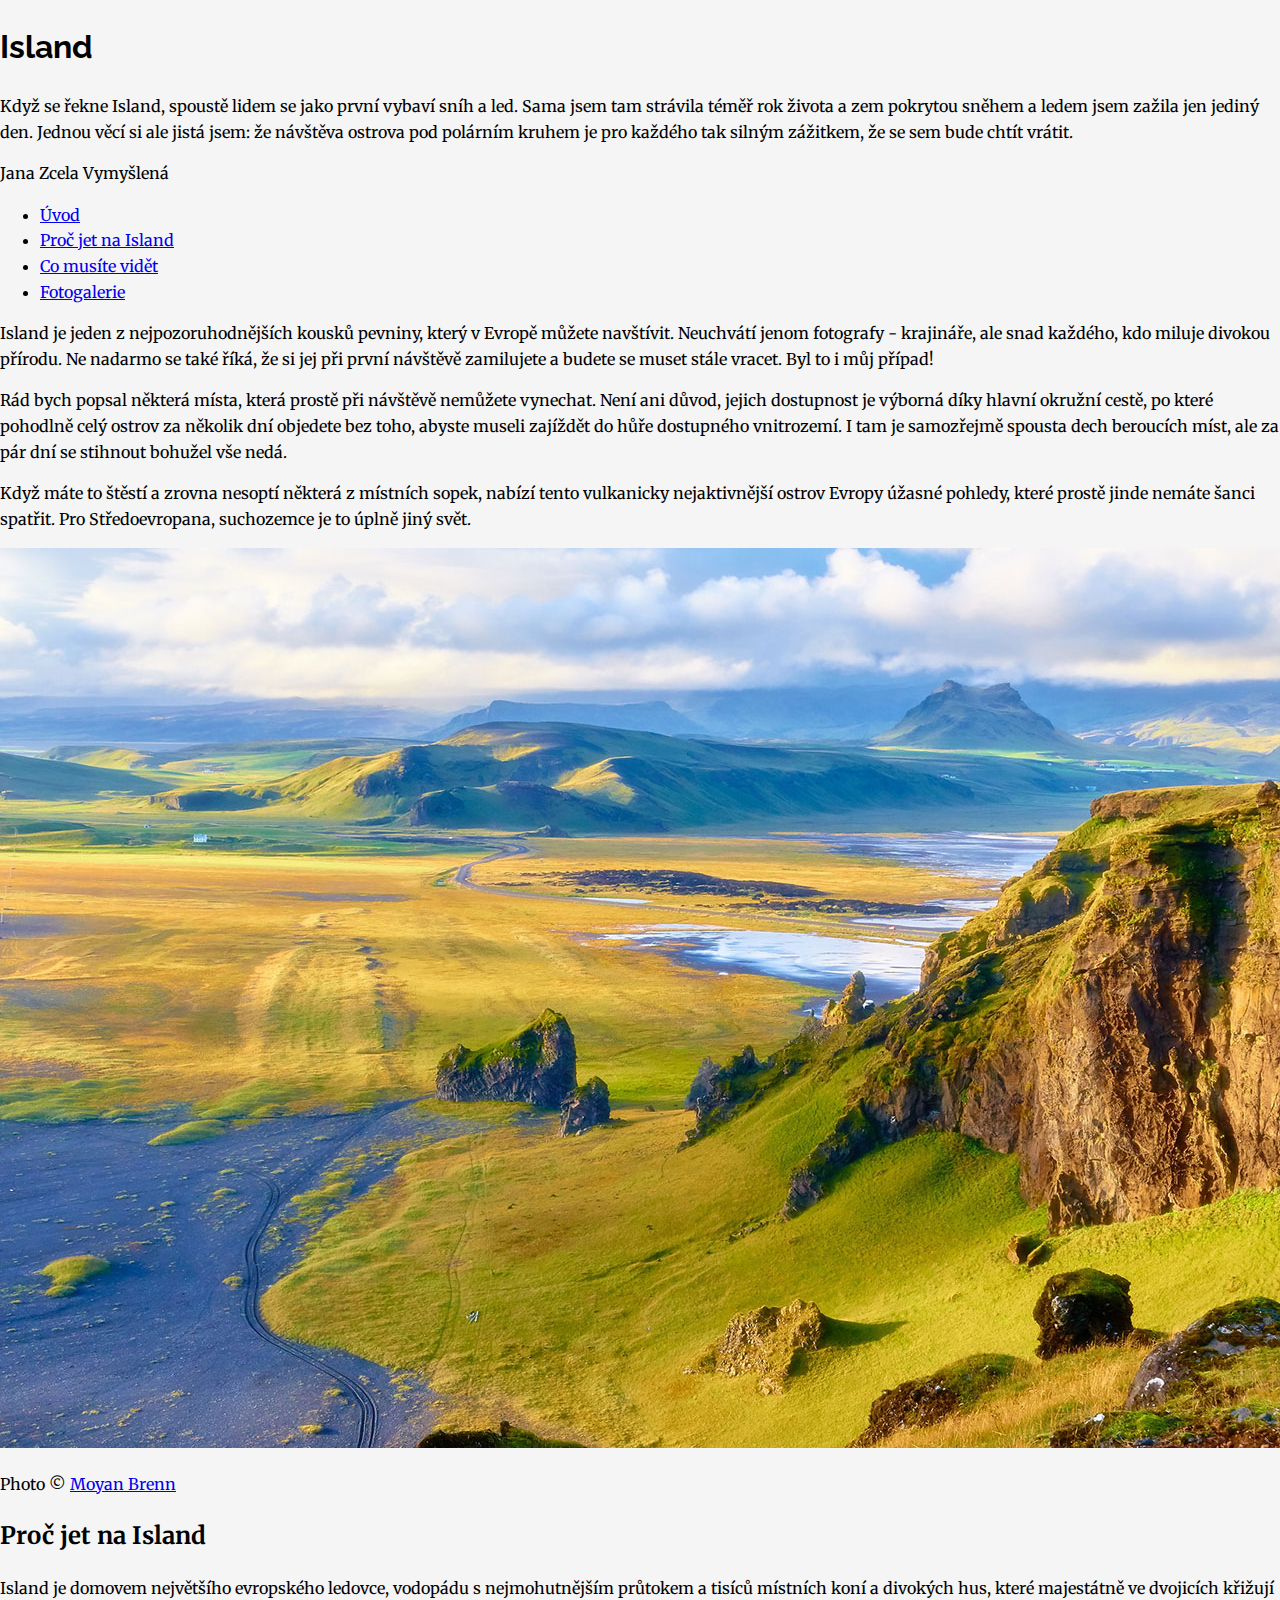
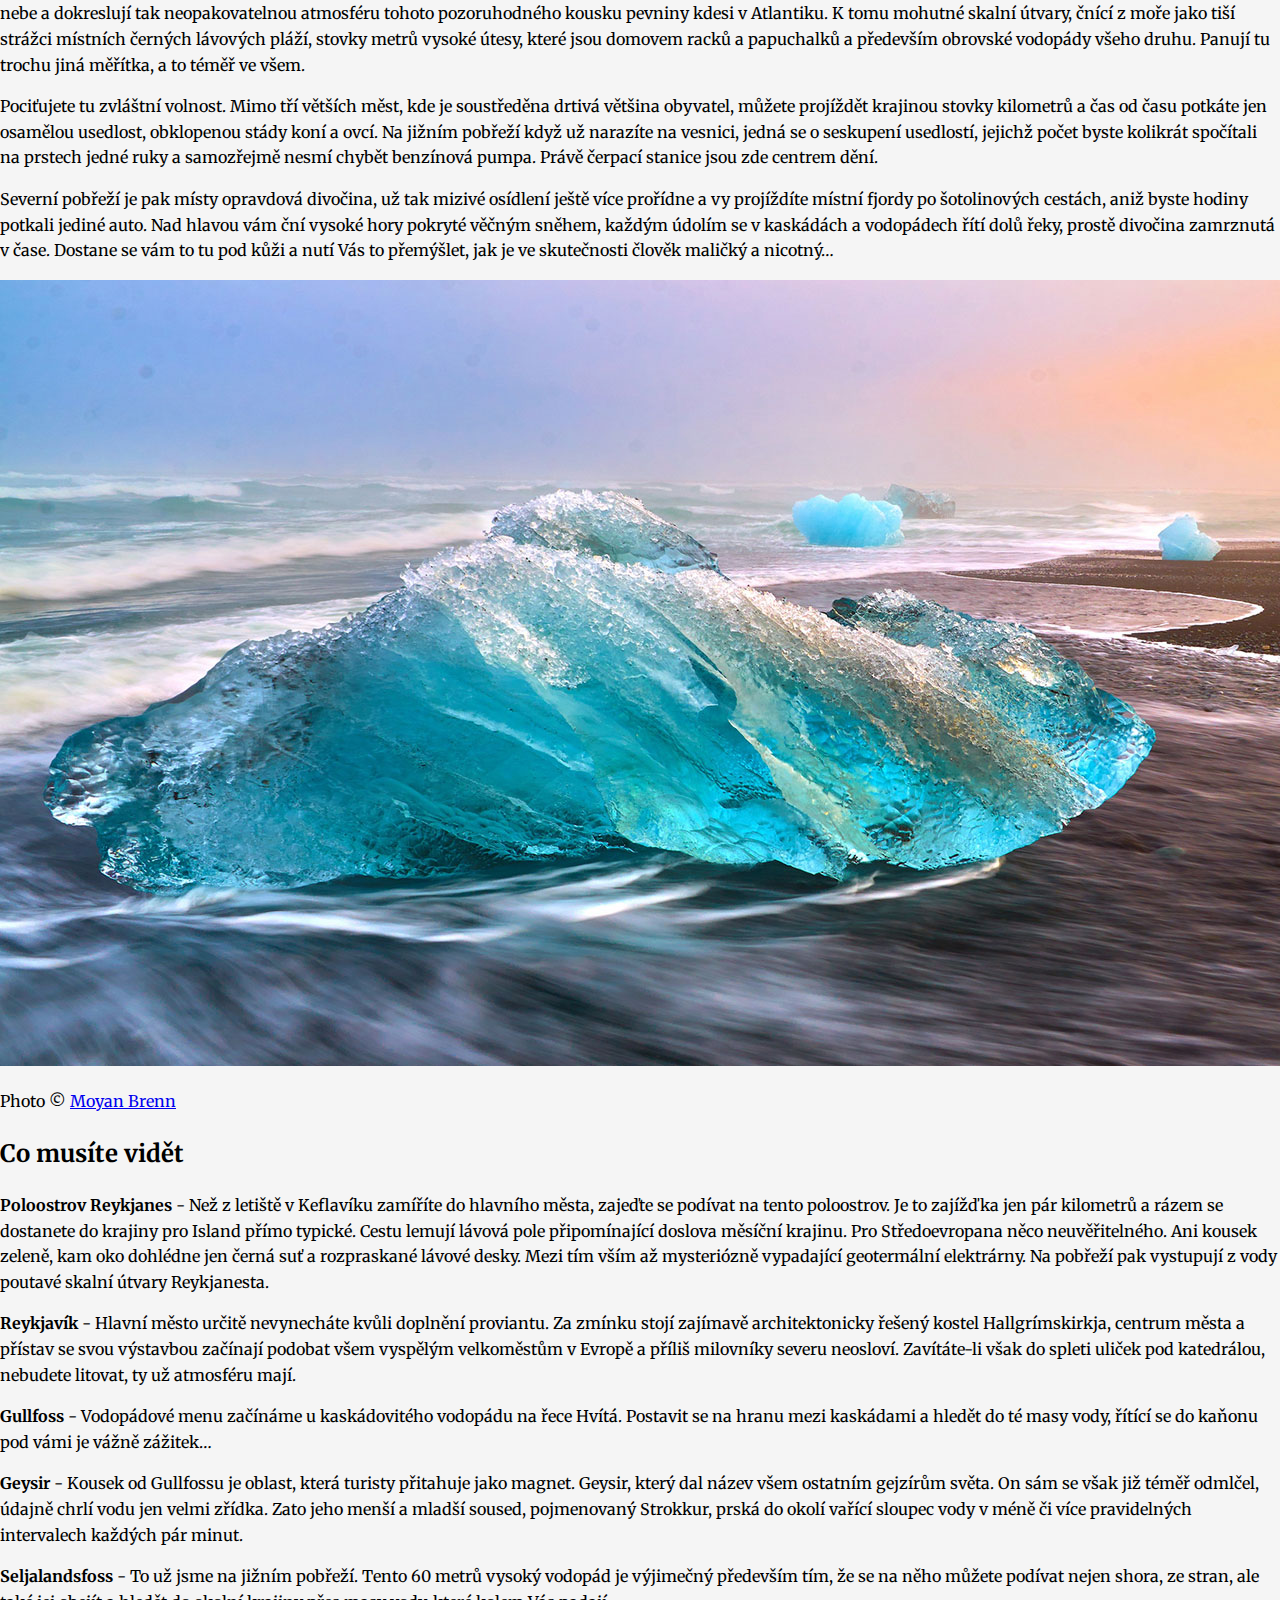
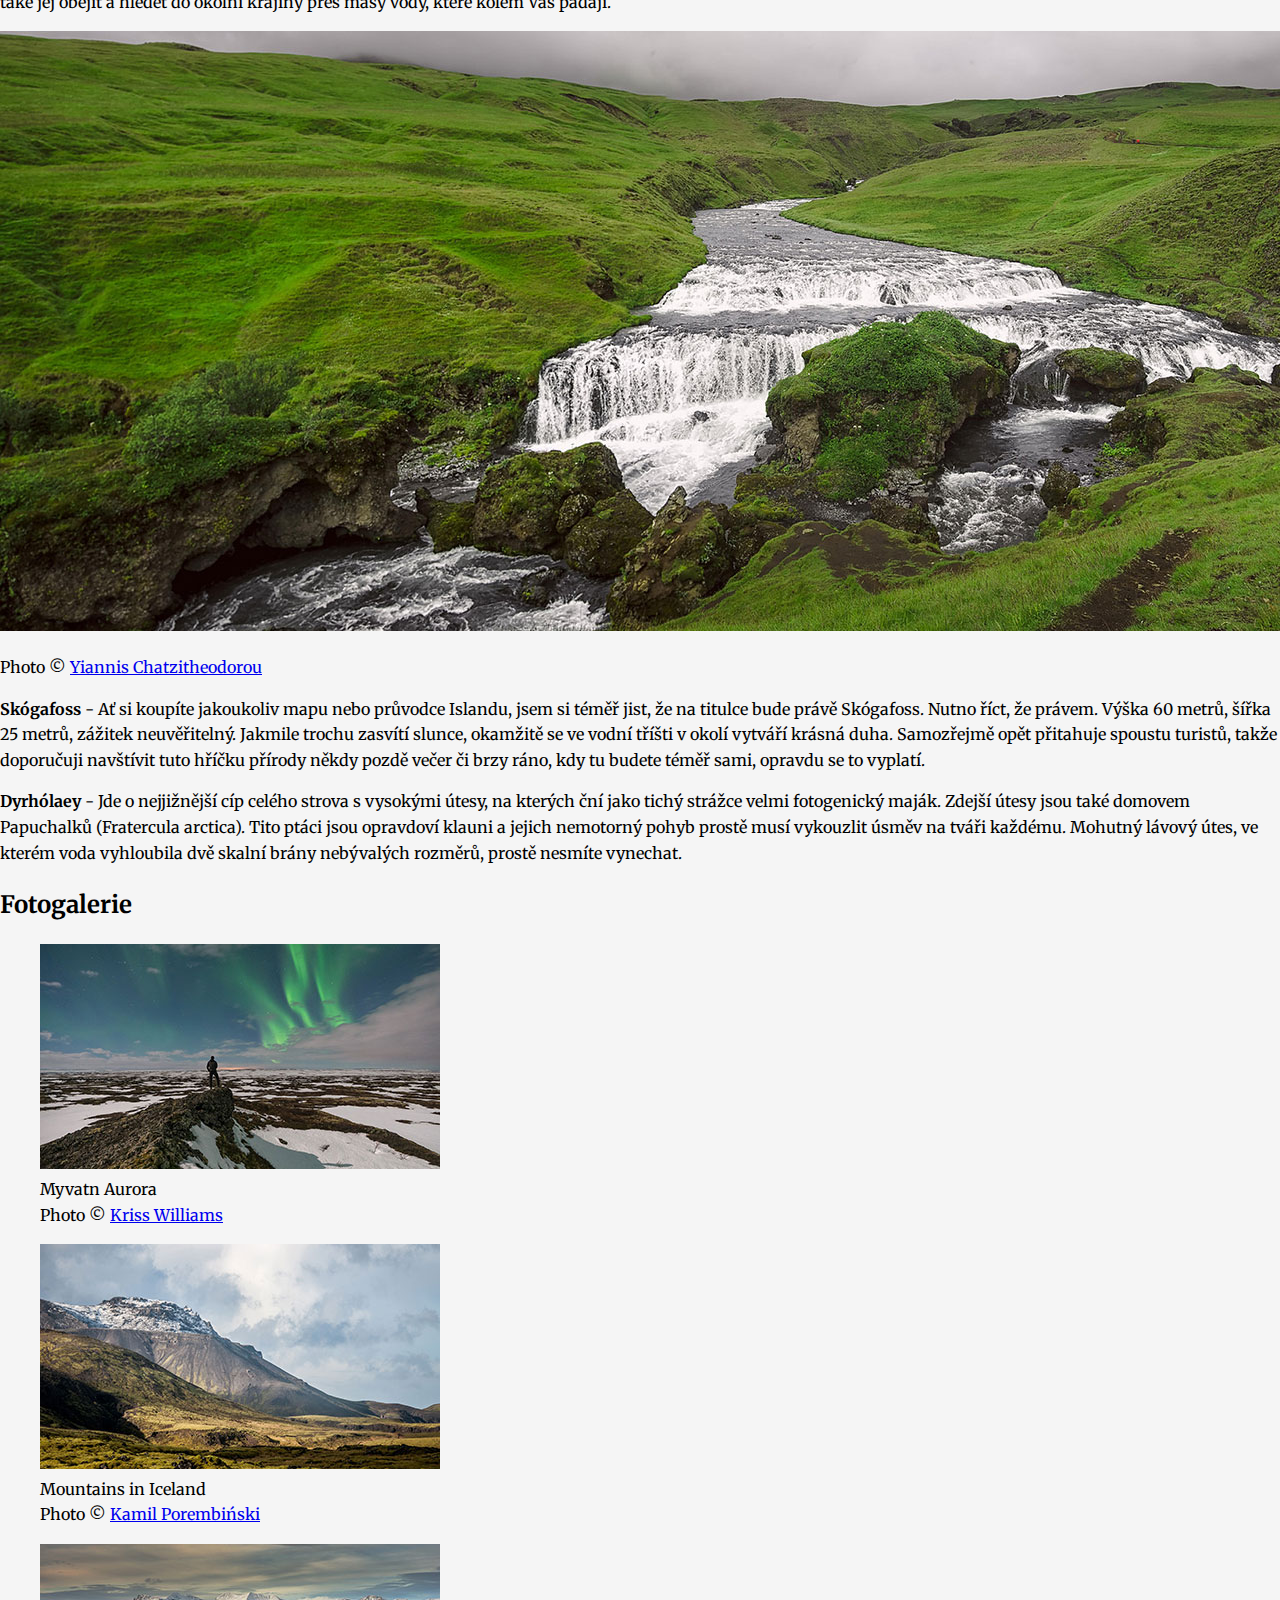
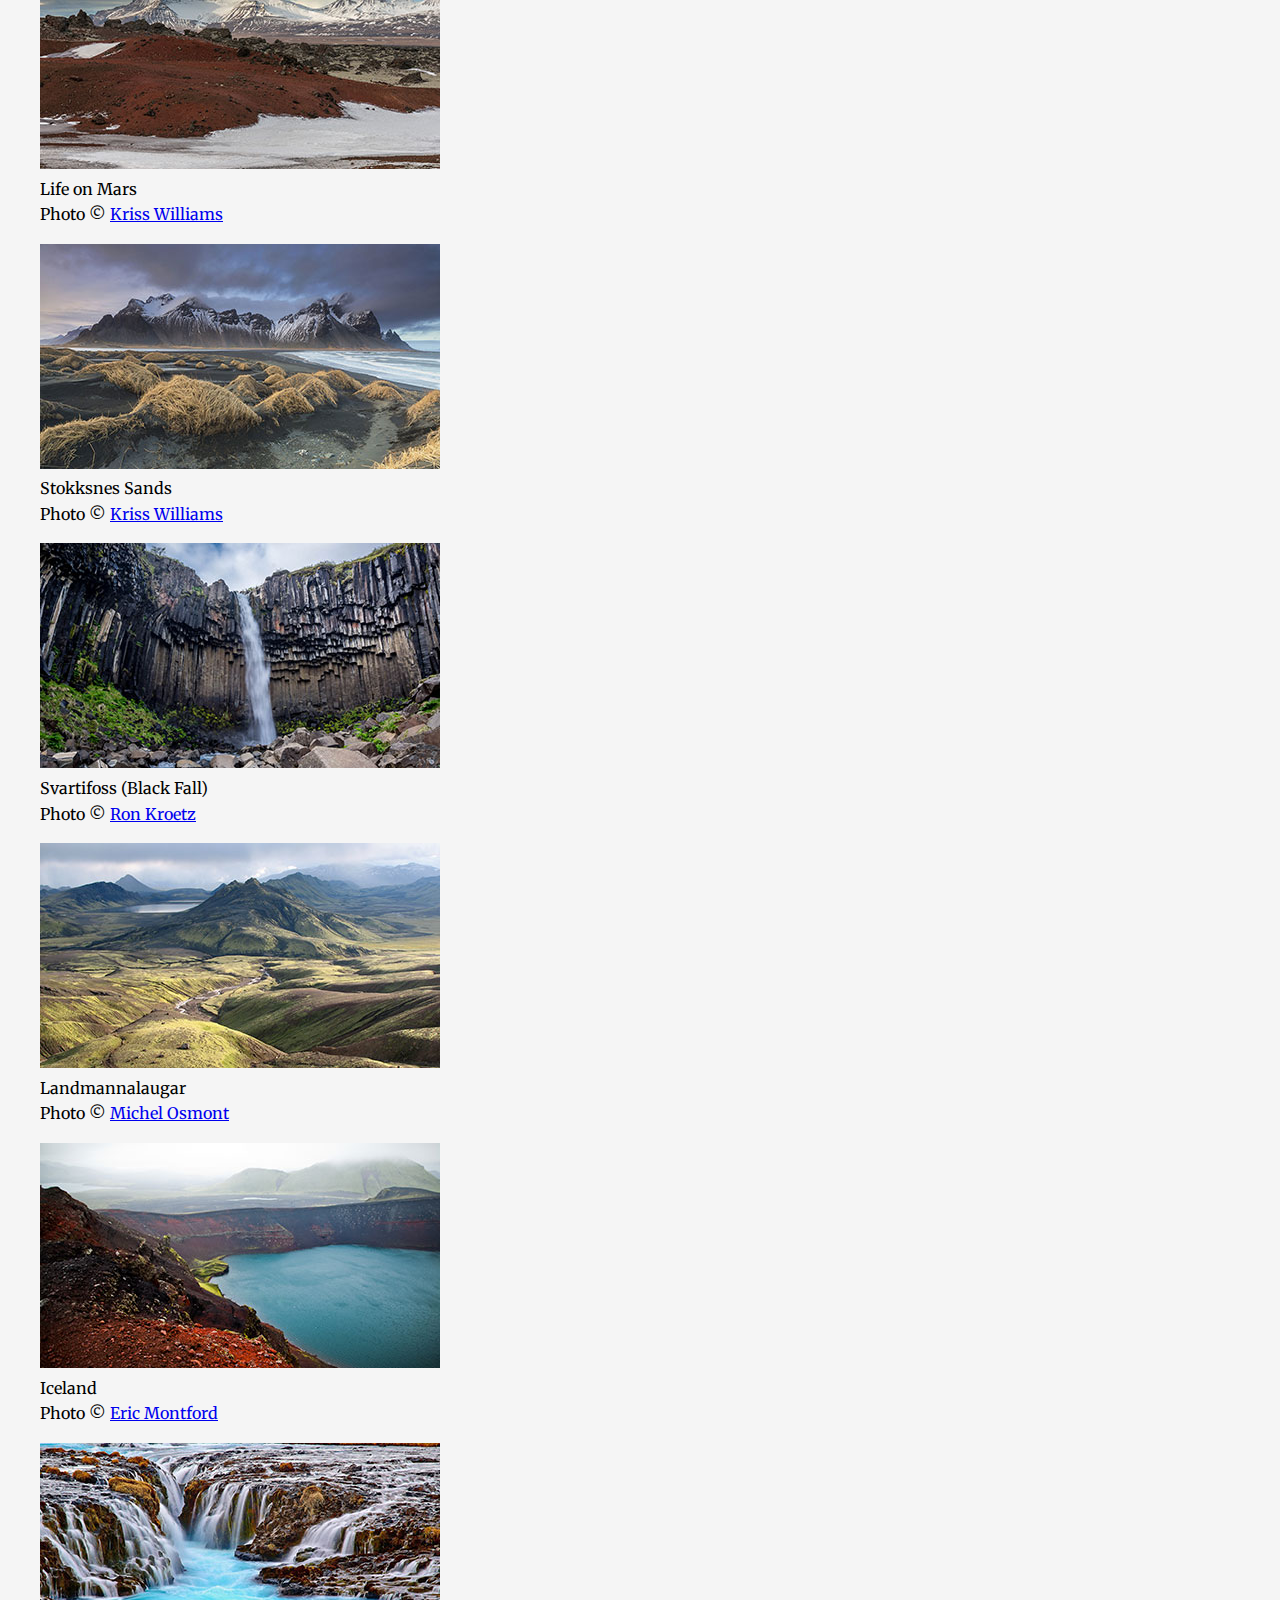
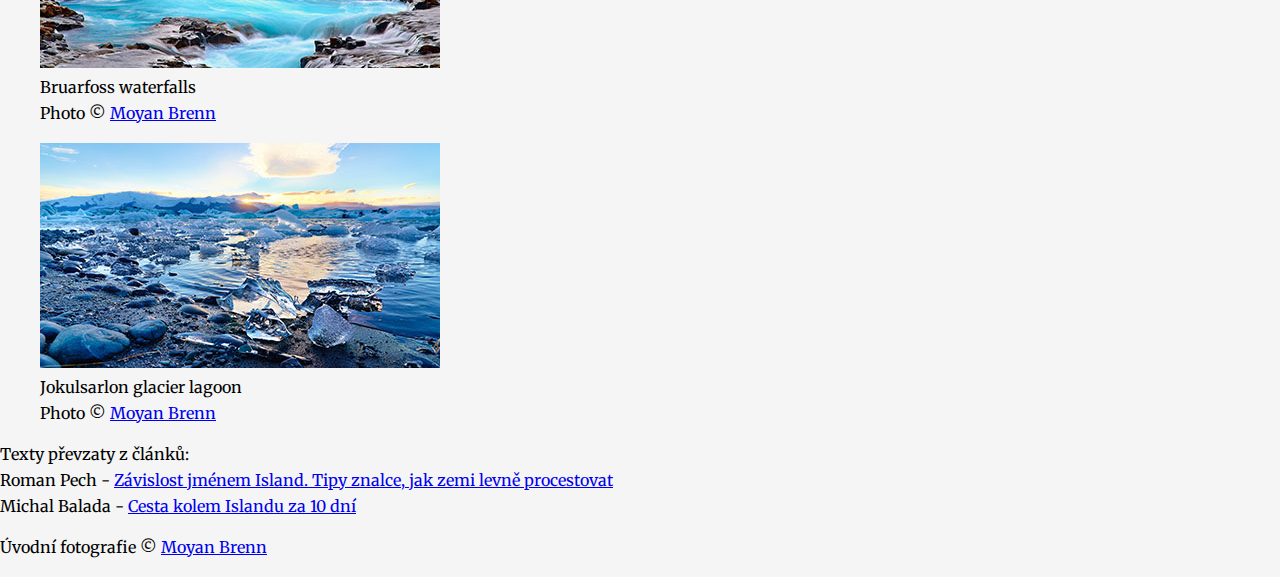
==== zadani/soft/index.html @ 90153896 "Initial commit" ====
<!DOCTYPE html>
<html>
    <head>
        <meta charset="utf-8">
        <meta name="viewport" content="width=device-width, initial-scale=1">
        <title>Cestování po Islandu</title>
        <link href="https://fonts.googleapis.com/css?family=Merriweather:400,400i|Raleway:400,700" rel="stylesheet">
        <link rel="stylesheet" href="style.css">
    </head>
    <body>


        <!-- hlavička -->

        <h1 class="titulek">Island</h1>

        <p class="perex">Když se řekne Island, spoustě lidem se jako první vybaví sníh a led. Sama jsem tam strávila téměř rok života a zem pokrytou sněhem a ledem jsem zažila jen jediný den. Jednou věcí si ale jistá jsem: že návštěva ostrova pod polárním kruhem je pro každého tak silným zážitkem, že se sem bude chtít vrátit.</p>

        <p class="autor">Jana Zcela Vymyšlená</p>




        <!-- menu -->

        <ul class="menu">
            <li><a href="#">Úvod</a></li>
            <li><a href="#">Proč jet na Island</a></li>
            <li><a href="#">Co musíte vidět</a></li>
            <li><a href="#">Fotogalerie</a></li>
        </ul>



        <!-- sekce Úvod -->

        <p>Island je jeden z nejpozoruhodnějších kousků pevniny, který v Evropě můžete navštívit. Neuchvátí jenom fotografy - krajináře, ale snad každého, kdo miluje divokou přírodu. Ne nadarmo se také říká, že si jej při první návštěvě zamilujete a budete se muset stále vracet. Byl to i můj případ!</p>

        <p>Rád bych popsal některá místa, která prostě při návštěvě nemůžete vynechat. Není ani důvod, jejich dostupnost je výborná díky hlavní okružní cestě, po které pohodlně celý ostrov za několik dní objedete bez toho, abyste museli zajíždět do hůře dostupného vnitrozemí. I tam je samozřejmě spousta dech beroucích míst, ale za pár dní se stihnout bohužel vše nedá.</p>

        <p>Když máte to štěstí a zrovna nesoptí některá z místních sopek, nabízí tento vulkanicky nejaktivnější ostrov Evropy úžasné pohledy, které prostě jinde nemáte šanci spatřit. Pro Středoevropana, suchozemce je to úplně jiný svět.</p>


        <img src="../../images/island1.jpg" alt="Island">
        <p class="popisek">
            Photo &copy; <a href="https://flic.kr/p/yFnyAT">Moyan Brenn</a>
        </p>


        <!-- sekce Proč -->

        <h2>Proč jet na Island</h2>

        <p>Island je domovem největšího evropského ledovce, vodopádu s nejmohutnějším průtokem a tisíců místních koní a divokých hus, které majestátně ve dvojicích křižují nebe a dokreslují tak neopakovatelnou atmosféru tohoto pozoruhodného kousku pevniny kdesi v Atlantiku. K tomu mohutné skalní útvary, čnící z moře jako tiší strážci místních černých lávových pláží, stovky metrů vysoké útesy, které jsou domovem racků a papuchalků a především obrovské vodopády všeho druhu. Panují tu trochu jiná měřítka, a to téměř ve všem.</p>

        <p>Pociťujete tu zvláštní volnost. Mimo tří větších měst, kde je soustředěna drtivá většina obyvatel, můžete projíždět krajinou stovky kilometrů a čas od času potkáte jen osamělou usedlost, obklopenou stády koní a ovcí. Na jižním pobřeží když už narazíte na vesnici, jedná se o seskupení usedlostí, jejichž počet byste kolikrát spočítali na prstech jedné ruky a samozřejmě nesmí chybět benzínová pumpa. Právě čerpací stanice jsou zde centrem dění.</p>

        <p>Severní pobřeží je pak místy opravdová divočina, už tak mizivé osídlení ještě více prořídne a vy projíždíte místní fjordy po šotolinových cestách, aniž byste hodiny potkali jediné auto. Nad hlavou vám ční vysoké hory pokryté věčným sněhem, každým údolím se v kaskádách a vodopádech řítí dolů řeky, prostě divočina zamrznutá v čase. Dostane se vám to tu pod kůži a nutí Vás to přemýšlet, jak je ve skutečnosti člověk maličký a nicotný&hellip;</p>


        <img src="../../images/island2.jpg" alt="Island">
        <p class="popisek">
            Photo &copy; <a href="https://flic.kr/p/yiAg2h">Moyan Brenn</a>
        </p>


        <!-- sekce Co musíte vidět -->

        <h2>Co musíte vidět</h2>

        <p><strong>Poloostrov Reykjanes</strong> - Než z letiště v Keflavíku zamíříte do hlavního města, zajeďte se podívat na tento poloostrov. Je to zajížďka jen pár kilometrů a rázem se dostanete do krajiny pro Island přímo typické. Cestu lemují lávová pole připomínající doslova měsíční krajinu. Pro Středoevropana něco neuvěřitelného. Ani kousek zeleně, kam oko dohlédne jen černá suť a rozpraskané lávové desky. Mezi tím vším až mysteriózně vypadající geotermální elektrárny. Na pobřeží pak vystupují z vody poutavé skalní útvary Reykjanesta.</p>

        <p><strong>Reykjavík</strong> - Hlavní město určitě nevynecháte kvůli doplnění proviantu. Za zmínku stojí zajímavě architektonicky řešený kostel Hallgrímskirkja, centrum města a přístav se svou výstavbou začínají podobat všem vyspělým velkoměstům v Evropě a příliš milovníky severu neosloví. Zavítáte-li však do spleti uliček pod katedrálou, nebudete litovat, ty už atmosféru mají.</p>

        <p><strong>Gullfoss</strong> - Vodopádové menu začínáme u kaskádovitého vodopádu na řece Hvítá. Postavit se na hranu mezi kaskádami a hledět do té masy vody, řítící se do kaňonu pod vámi je vážně zážitek&hellip;</p>

        <p><strong>Geysir</strong> - Kousek od Gullfossu je oblast, která turisty přitahuje jako magnet. Geysir, který dal název všem ostatním gejzírům světa. On sám se však již téměř odmlčel, údajně chrlí vodu jen velmi zřídka. Zato jeho menší a mladší soused, pojmenovaný Strokkur, prská do okolí vařící sloupec vody v méně či více pravidelných intervalech každých pár minut.</p>

        <p><strong>Seljalandsfoss</strong> - To už jsme na jižním pobřeží. Tento 60 metrů vysoký vodopád je výjimečný především tím, že se na něho můžete podívat nejen shora, ze stran, ale také jej obejít a hledět do okolní krajiny přes masy vody, které kolem Vás padají.</p>

        <img src="../../images/island3.jpg" alt="Island">
        <p class="popisek">
            Photo &copy; <a href="https://flic.kr/p/LfcKHP">Yiannis Chatzitheodorou</a>
        </p>


        <!-- změna strany, aby to celé bylo hezčí :) -->

        <p><strong>Skógafoss</strong> - Ať si koupíte jakoukoliv mapu nebo průvodce Islandu, jsem si téměř jist, že na titulce bude právě Skógafoss. Nutno říct, že právem. Výška 60 metrů, šířka 25 metrů, zážitek neuvěřitelný. Jakmile trochu zasvítí slunce, okamžitě se ve vodní tříšti v okolí vytváří krásná duha. Samozřejmě opět přitahuje spoustu turistů, takže doporučuji navštívit tuto hříčku přírody někdy pozdě večer či brzy ráno, kdy tu budete téměř sami, opravdu se to vyplatí.</p>

        <p><strong>Dyrhólaey</strong> - Jde o nejjižnější cíp celého strova s vysokými útesy, na kterých ční jako tichý strážce velmi fotogenický maják. Zdejší útesy jsou také domovem Papuchalků (Fratercula arctica). Tito ptáci jsou opravdoví klauni a jejich nemotorný pohyb prostě musí vykouzlit úsměv na tváři každému. Mohutný lávový útes, ve kterém voda vyhloubila dvě skalní brány nebývalých rozměrů, prostě nesmíte vynechat.</p>



        <!-- sekce Fotogalerie -->

        <h2>Fotogalerie</h2>

        <section class="galerie">

            <figure class="foto">
                <img src="../../images/nahled1.jpg" alt="Myvatn Aurora">
                <figcaption class="popisek">
                    Myvatn Aurora<br>
                    <span class="popisek-copy">Photo &copy; <a href="https://flic.kr/p/GN5utm">Kriss Williams</a></span>
                </figcaption>
            </figure>

            <figure class="foto">
                <img src="../../images/nahled2.jpg" alt="Mountains in Iceland">
                <figcaption class="popisek">
                    Mountains in Iceland<br>
                    <span class="popisek-copy">Photo &copy; <a href="https://flic.kr/p/qCC5fd">Kamil Porembiński</a></span>
                </figcaption>
            </figure>

            <figure class="foto">
                <img src="../../images/nahled3.jpg" alt="Life on Mars">
                <figcaption class="popisek">
                    Life on Mars<br>
                    <span class="popisek-copy">Photo &copy; <a href="https://flic.kr/p/DrxutX">Kriss Williams</a></span>
                </figcaption>
            </figure>

            <figure class="foto">
                <img src="../../images/nahled4.jpg" alt="Stokksnes Sands">
                <figcaption class="popisek">
                    Stokksnes Sands<br>
                    <span class="popisek-copy">Photo &copy; <a href="https://flic.kr/p/vzopTG">Kriss Williams</a></span>
                </figcaption>
            </figure>

            <figure class="foto">
                <img src="../../images/nahled5.jpg" alt="Svartifoss (Black Fall)">
                <figcaption class="popisek">
                    Svartifoss (Black Fall)<br>
                    <span class="popisek-copy">Photo &copy; <a href="https://flic.kr/p/v5Butv">Ron Kroetz</a></span>
                </figcaption>
            </figure>

            <figure class="foto">
                <img src="../../images/nahled6.jpg" alt="Landmannalaugar">
                <figcaption class="popisek">
                    Landmannalaugar<br>
                    <span class="popisek-copy">Photo &copy; <a href="https://flic.kr/p/2SWHDd">Michel Osmont</a></span>
                </figcaption>
            </figure>

            <figure class="foto">
                <img src="../../images/nahled7.jpg" alt="Iceland">
                <figcaption class="popisek">
                    Iceland<br>
                    <span class="popisek-copy">Photo &copy; <a href="https://flic.kr/p/aaqZLk">Eric Montford</a></span>
                </figcaption>
            </figure>

            <figure class="foto">
                <img src="../../images/nahled8.jpg" alt="Bruarfoss waterfalls">
                <figcaption class="popisek">
                    Bruarfoss waterfalls<br>
                    <span class="popisek-copy">Photo &copy; <a href="https://flic.kr/p/nuUQM7">Moyan Brenn</a></span>
                </figcaption>
            </figure>

            <figure class="foto">
                <img src="../../images/nahled9.jpg" alt="Jokulsarlon glacier lagoon">
                <figcaption class="popisek">
                    Jokulsarlon glacier lagoon<br>
                    <span class="popisek-copy">Photo &copy; <a href="https://flic.kr/p/getEgS">Moyan Brenn</a></span>
                </figcaption>
            </figure>

        </section><!-- konec .galerie -->



        <!-- patička -->

        <p>
            Texty převzaty z článků:<br>
            Roman Pech - <a href="http://cestovani.idnes.cz/island-a-roman-pech-0nh-/kolem-sveta.aspx?c=A140519_125122_kolem-sveta_tom">Závislost jménem Island. Tipy znalce, jak zemi levně procestovat</a><br>
            Michal Balada - <a href="http://www.pohora.cz/tipy-na-vylety/16352-cesta-kolem-islandu-za-10-dni/">Cesta kolem Islandu za 10 dní</a>
        </p>
        <p>
            Úvodní fotografie &copy; <a href="https://flic.kr/p/gett4S">Moyan Brenn</a>
        </p>


    </body>
</html>
---- zadani/soft/style.css ----
/* nejsme vcerejsi, pouzivame moderni box model */
*, ::after, ::before { box-sizing: border-box; }

/*
 BARVY
 pozadi           #f5f5f5
 dekorace nadpisů #629edb
*/


body {
    margin: 0;
    padding: 0;
    background-color: #f5f5f5;
    font-family: 'Merriweather', serif;
    font-size: 16px;
    line-height: 1.6;
}


/* HLAVICKA */

.titulek {
    font-family: 'Raleway', serif;
}


/* MENU */




/* OBSAH */




/* FOTOGALERIE */




/* PATICKA */
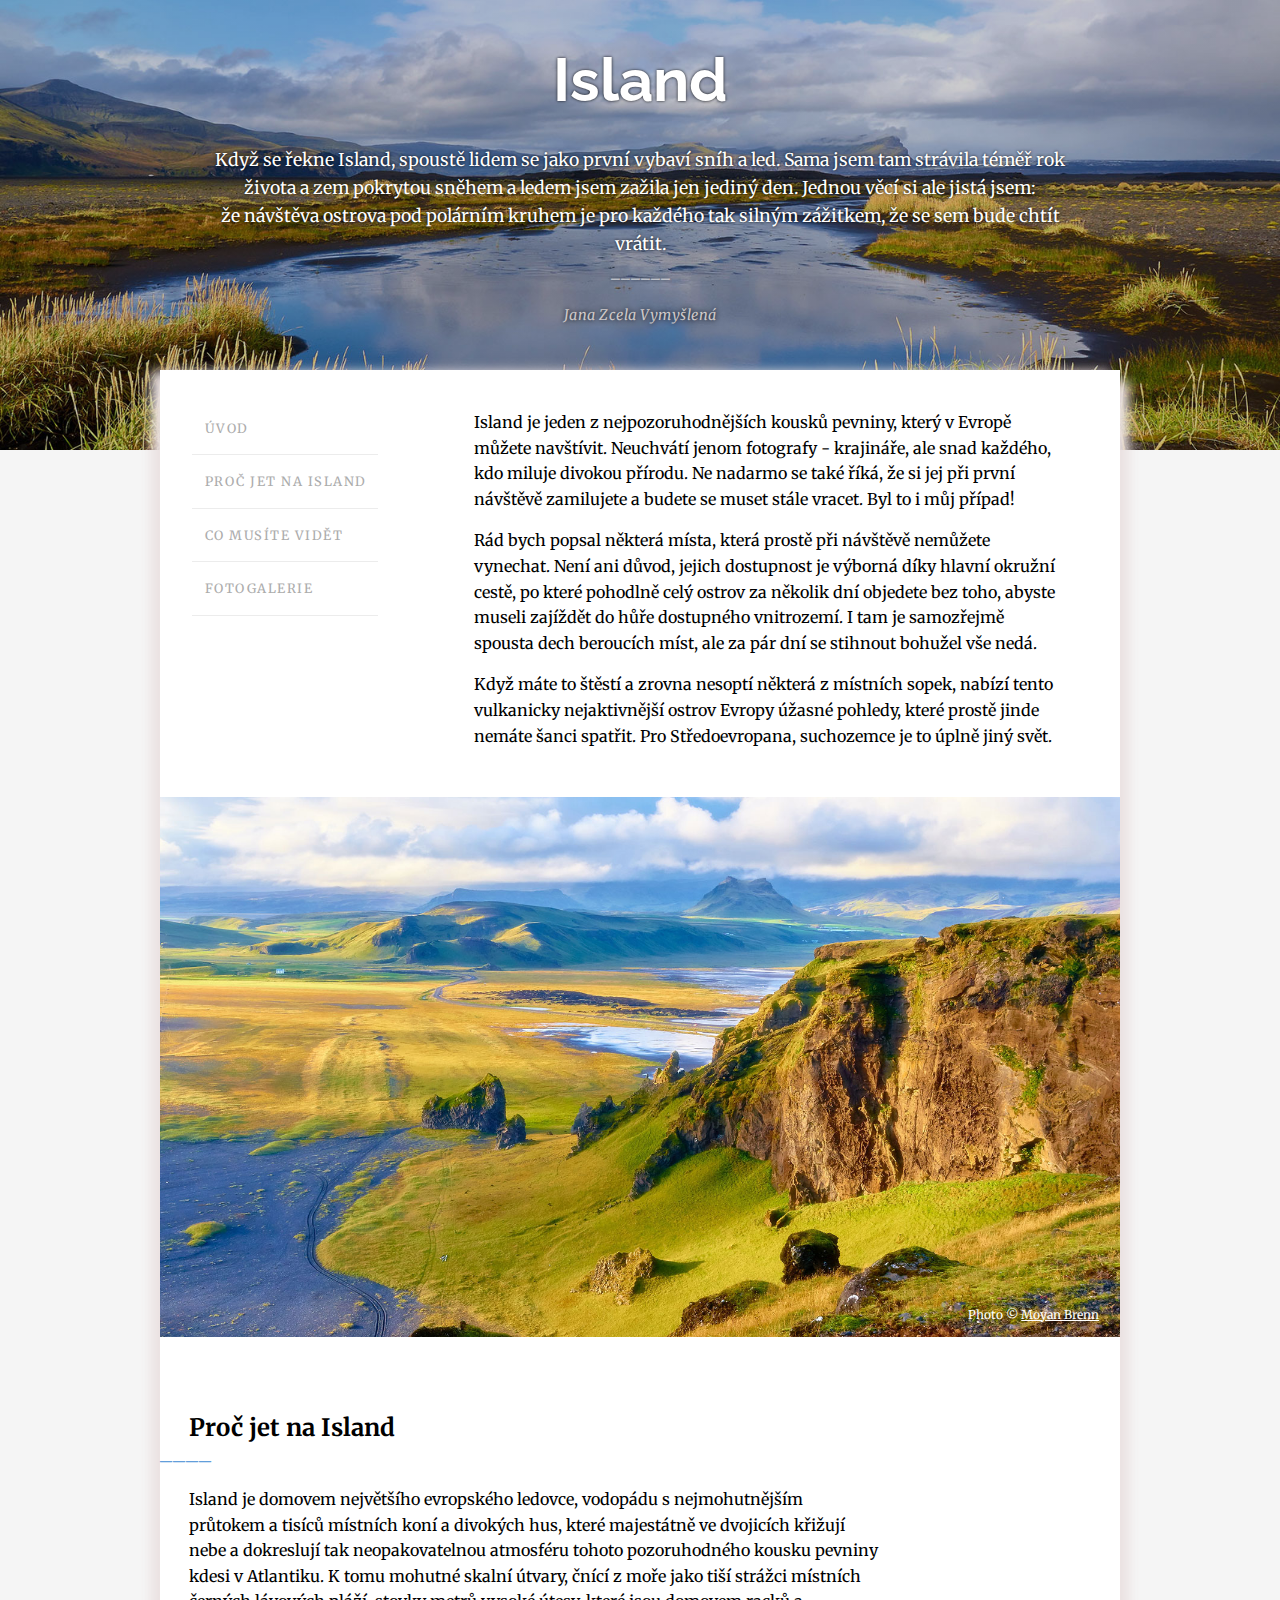
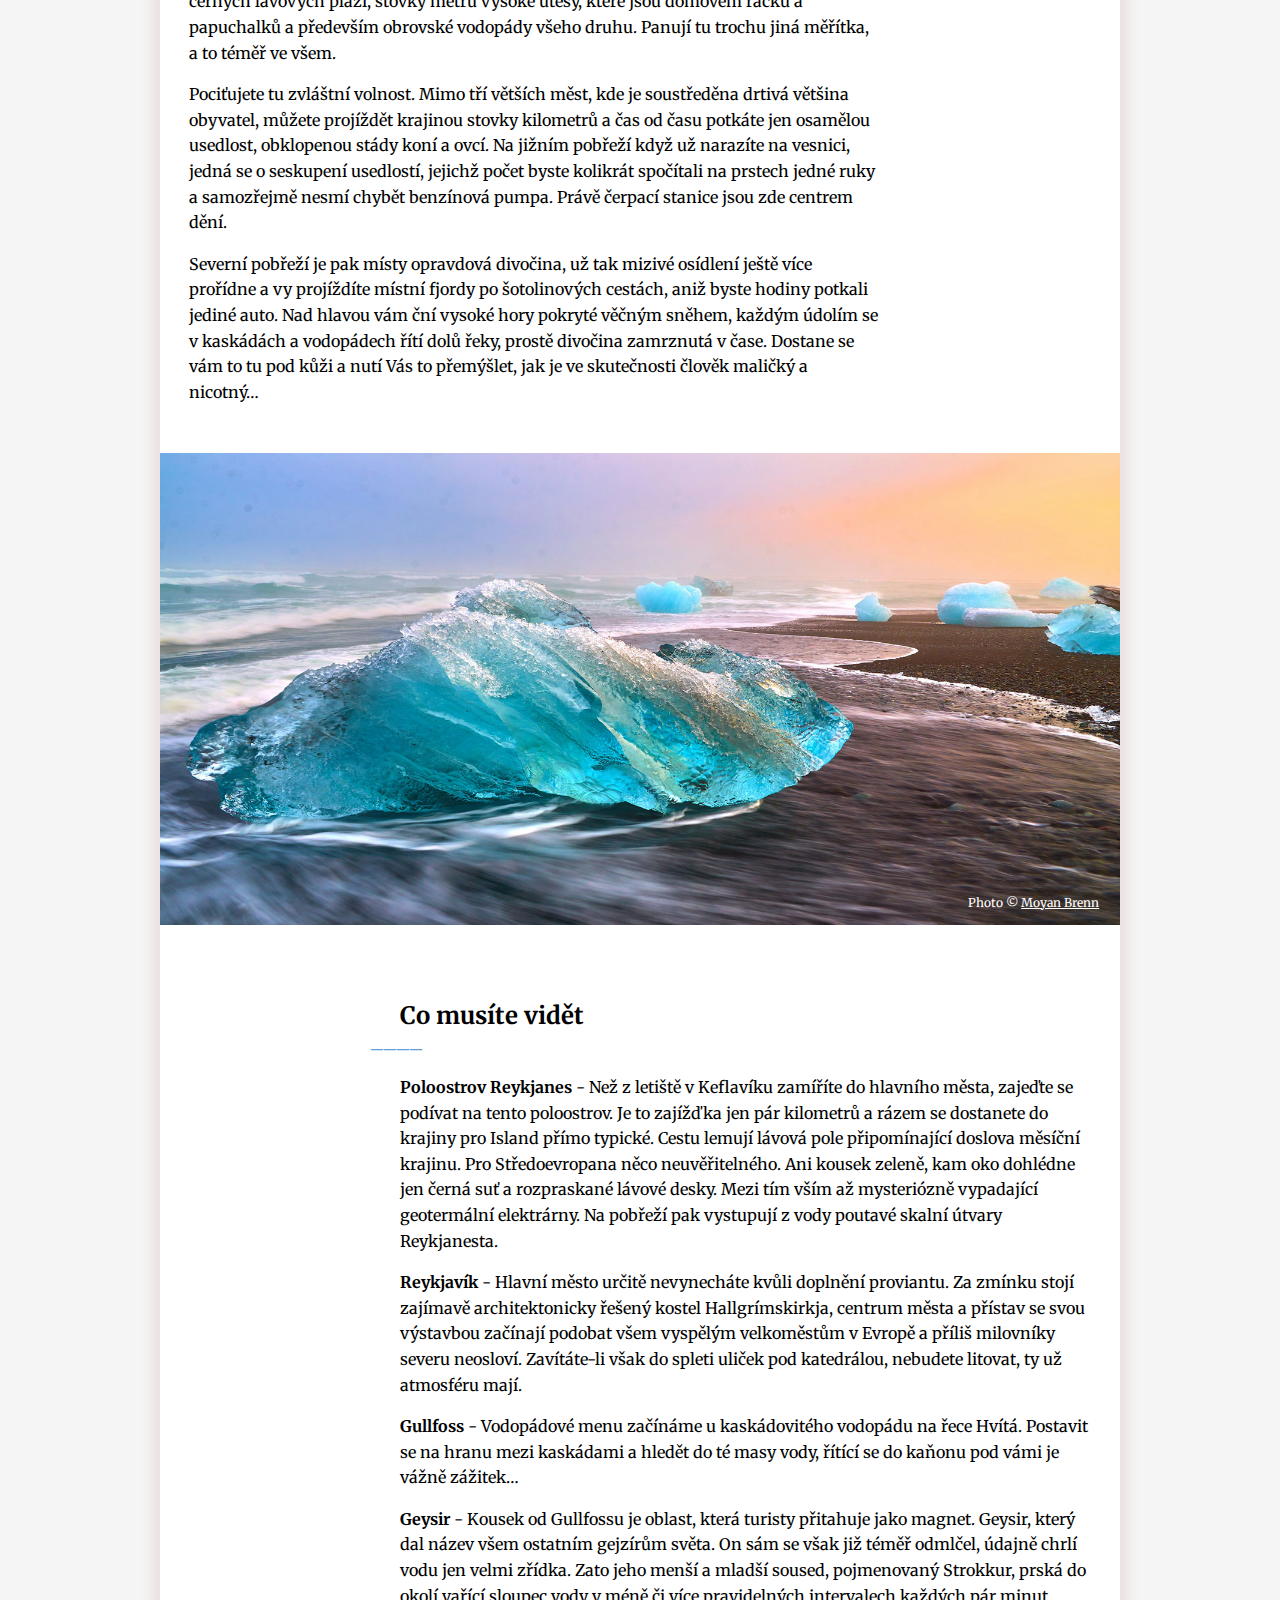
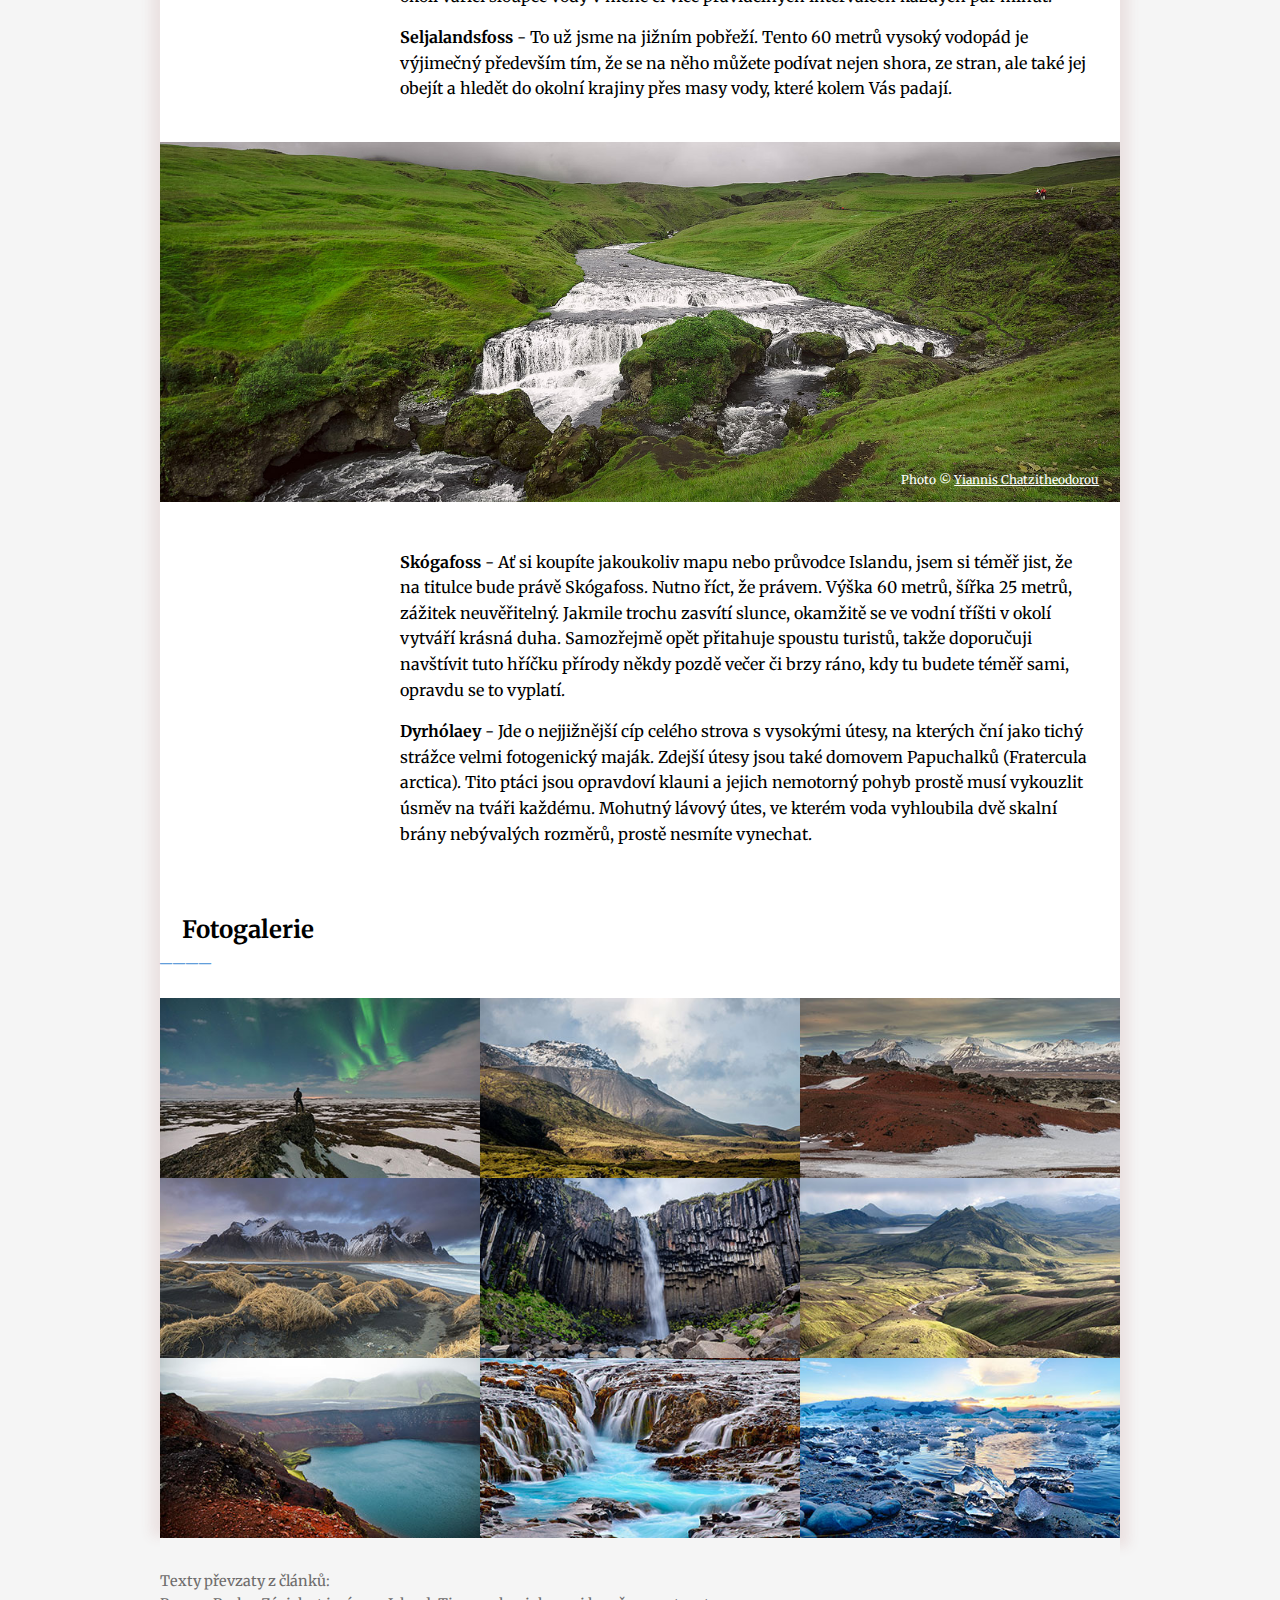
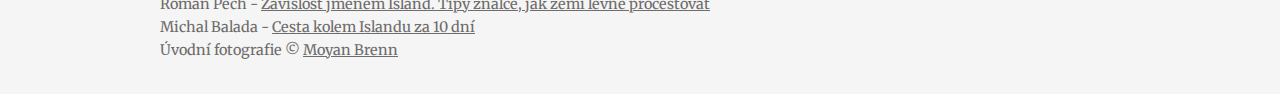
==== commit 54a0c38e: "HOTOVO" ====
--- a/zadani/soft/index.html
+++ b/zadani/soft/index.html
@@ -1,190 +1,226 @@
 <!DOCTYPE html>
-<html>
-    <head>
-        <meta charset="utf-8">
-        <meta name="viewport" content="width=device-width, initial-scale=1">
-        <title>Cestování po Islandu</title>
-        <link href="https://fonts.googleapis.com/css?family=Merriweather:400,400i|Raleway:400,700" rel="stylesheet">
-        <link rel="stylesheet" href="style.css">
-    </head>
-    <body>
-
-
-        <!-- hlavička -->
+<html lang="cs">
+
+<head>
+    <meta charset="utf-8">
+    <meta name="viewport" content="width=device-width, initial-scale=1">
+    <title>Cestování po Islandu</title>
+    <link href="https://fonts.googleapis.com/css?family=Merriweather:400,400i|Raleway:400,700" rel="stylesheet">
+    <link rel="stylesheet" href="style.css">
+</head>
+
+<body>
+
+
+    <!-- hlavička -->
+    <header class="header">
 
         <h1 class="titulek">Island</h1>
 
-        <p class="perex">Když se řekne Island, spoustě lidem se jako první vybaví sníh a led. Sama jsem tam strávila téměř rok života a zem pokrytou sněhem a ledem jsem zažila jen jediný den. Jednou věcí si ale jistá jsem: že návštěva ostrova pod polárním kruhem je pro každého tak silným zážitkem, že se sem bude chtít vrátit.</p>
+        <p class="perex">Když se řekne Island, spoustě lidem se jako první vybaví sníh a&nbsp;led. Sama jsem tam strávila téměř rok života a&nbsp;zem pokrytou sněhem a&nbsp;ledem jsem zažila jen jediný den. Jednou věcí si ale jistá jsem: že&nbsp;návštěva ostrova pod polárním kruhem je pro každého tak silným zážitkem, že&nbsp;se sem bude chtít vrátit.</p>
 
         <p class="autor">Jana Zcela Vymyšlená</p>
 
-
-
+    </header>
+
+
+    <div class="obal">
 
         <!-- menu -->
-
-        <ul class="menu">
-            <li><a href="#">Úvod</a></li>
-            <li><a href="#">Proč jet na Island</a></li>
-            <li><a href="#">Co musíte vidět</a></li>
-            <li><a href="#">Fotogalerie</a></li>
-        </ul>
-
+        <nav class="navigace">
+
+            <ul class="menu">
+                <li class="polozka"><a class="odkaz" href="#uvod">Úvod</a></li>
+                <li class="polozka"><a class="odkaz" href="#proc-jet">Proč jet na&nbsp;Island</a></li>
+                <li class="polozka"><a class="odkaz" href="#co-musite-videt">Co musíte vidět</a></li>
+                <li class="polozka"><a class="odkaz" href="#galerie">Fotogalerie</a></li>
+            </ul>
+
+        </nav><!-- konec .navigace -->
 
 
         <!-- sekce Úvod -->
-
-        <p>Island je jeden z nejpozoruhodnějších kousků pevniny, který v Evropě můžete navštívit. Neuchvátí jenom fotografy - krajináře, ale snad každého, kdo miluje divokou přírodu. Ne nadarmo se také říká, že si jej při první návštěvě zamilujete a budete se muset stále vracet. Byl to i můj případ!</p>
-
-        <p>Rád bych popsal některá místa, která prostě při návštěvě nemůžete vynechat. Není ani důvod, jejich dostupnost je výborná díky hlavní okružní cestě, po které pohodlně celý ostrov za několik dní objedete bez toho, abyste museli zajíždět do hůře dostupného vnitrozemí. I tam je samozřejmě spousta dech beroucích míst, ale za pár dní se stihnout bohužel vše nedá.</p>
-
-        <p>Když máte to štěstí a zrovna nesoptí některá z místních sopek, nabízí tento vulkanicky nejaktivnější ostrov Evropy úžasné pohledy, které prostě jinde nemáte šanci spatřit. Pro Středoevropana, suchozemce je to úplně jiný svět.</p>
-
-
-        <img src="../../images/island1.jpg" alt="Island">
-        <p class="popisek">
-            Photo &copy; <a href="https://flic.kr/p/yFnyAT">Moyan Brenn</a>
-        </p>
+        <section class="uvod" id="uvod">
+
+            <p>Island je jeden z nejpozoruhodnějších kousků pevniny, který v Evropě můžete navštívit. Neuchvátí jenom fotografy - krajináře, ale snad každého, kdo miluje divokou přírodu. Ne nadarmo se také říká, že si jej při první návštěvě zamilujete a budete se muset stále vracet. Byl to i můj případ!</p>
+
+            <p>Rád bych popsal některá místa, která prostě při návštěvě nemůžete vynechat. Není ani důvod, jejich dostupnost je výborná díky hlavní okružní cestě, po které pohodlně celý ostrov za několik dní objedete bez toho, abyste museli zajíždět do hůře dostupného vnitrozemí. I tam je samozřejmě spousta dech beroucích míst, ale za pár dní se stihnout bohužel vše nedá.</p>
+
+            <p>Když máte to štěstí a zrovna nesoptí některá z místních sopek, nabízí tento vulkanicky nejaktivnější ostrov Evropy úžasné pohledy, které prostě jinde nemáte šanci spatřit. Pro Středoevropana, suchozemce je to úplně jiný svět.</p>
+
+        </section><!-- konec .uvod -->
+
+        <figure class="obal-obrazek">
+            <img class="obrazek" src="../../images/island1.jpg" alt="Island">
+            <figcaption class="popisek popisek-obrazek">
+                <p class="popisek-copy">
+                    Photo &copy; <a href="https://flic.kr/p/yFnyAT">Moyan Brenn</a>
+                </p>
+            </figcaption>
+        </figure>
 
 
         <!-- sekce Proč -->
 
-        <h2>Proč jet na Island</h2>
-
-        <p>Island je domovem největšího evropského ledovce, vodopádu s nejmohutnějším průtokem a tisíců místních koní a divokých hus, které majestátně ve dvojicích křižují nebe a dokreslují tak neopakovatelnou atmosféru tohoto pozoruhodného kousku pevniny kdesi v Atlantiku. K tomu mohutné skalní útvary, čnící z moře jako tiší strážci místních černých lávových pláží, stovky metrů vysoké útesy, které jsou domovem racků a papuchalků a především obrovské vodopády všeho druhu. Panují tu trochu jiná měřítka, a to téměř ve všem.</p>
-
-        <p>Pociťujete tu zvláštní volnost. Mimo tří větších měst, kde je soustředěna drtivá většina obyvatel, můžete projíždět krajinou stovky kilometrů a čas od času potkáte jen osamělou usedlost, obklopenou stády koní a ovcí. Na jižním pobřeží když už narazíte na vesnici, jedná se o seskupení usedlostí, jejichž počet byste kolikrát spočítali na prstech jedné ruky a samozřejmě nesmí chybět benzínová pumpa. Právě čerpací stanice jsou zde centrem dění.</p>
-
-        <p>Severní pobřeží je pak místy opravdová divočina, už tak mizivé osídlení ještě více prořídne a vy projíždíte místní fjordy po šotolinových cestách, aniž byste hodiny potkali jediné auto. Nad hlavou vám ční vysoké hory pokryté věčným sněhem, každým údolím se v kaskádách a vodopádech řítí dolů řeky, prostě divočina zamrznutá v čase. Dostane se vám to tu pod kůži a nutí Vás to přemýšlet, jak je ve skutečnosti člověk maličký a nicotný&hellip;</p>
-
-
-        <img src="../../images/island2.jpg" alt="Island">
-        <p class="popisek">
-            Photo &copy; <a href="https://flic.kr/p/yiAg2h">Moyan Brenn</a>
-        </p>
+        <section class="proc-jet" id="proc-jet">
+
+            <h2 class="nadpis-2">Proč jet na Island</h2>
+
+            <p>Island je domovem největšího evropského ledovce, vodopádu s nejmohutnějším průtokem a tisíců místních koní a divokých hus, které majestátně ve dvojicích křižují nebe a dokreslují tak neopakovatelnou atmosféru tohoto pozoruhodného kousku pevniny kdesi v Atlantiku. K tomu mohutné skalní útvary, čnící z moře jako tiší strážci místních černých lávových pláží, stovky metrů vysoké útesy, které jsou domovem racků a papuchalků a především obrovské vodopády všeho druhu. Panují tu trochu jiná měřítka, a to téměř ve všem.</p>
+
+            <p>Pociťujete tu zvláštní volnost. Mimo tří větších měst, kde je soustředěna drtivá většina obyvatel, můžete projíždět krajinou stovky kilometrů a čas od času potkáte jen osamělou usedlost, obklopenou stády koní a ovcí. Na jižním pobřeží když už narazíte na vesnici, jedná se o seskupení usedlostí, jejichž počet byste kolikrát spočítali na prstech jedné ruky a samozřejmě nesmí chybět benzínová pumpa. Právě čerpací stanice jsou zde centrem dění.</p>
+
+            <p>Severní pobřeží je pak místy opravdová divočina, už tak mizivé osídlení ještě více prořídne a vy projíždíte místní fjordy po šotolinových cestách, aniž byste hodiny potkali jediné auto. Nad hlavou vám ční vysoké hory pokryté věčným sněhem, každým údolím se v kaskádách a vodopádech řítí dolů řeky, prostě divočina zamrznutá v čase. Dostane se vám to tu pod kůži a nutí Vás to přemýšlet, jak je ve skutečnosti člověk maličký a nicotný&hellip;</p>
+
+        </section><!-- konec .proc-jet -->
+
+        <figure class="obal-obrazek">
+            <img class="obrazek" src="../../images/island2.jpg" alt="Island">
+            <figcaption class="popisek popisek-obrazek">
+                <p class="popisek-copy">
+                    Photo &copy; <a href="https://flic.kr/p/yiAg2h">Moyan Brenn</a>
+                </p>
+            </figcaption>
+        </figure>
 
 
         <!-- sekce Co musíte vidět -->
 
-        <h2>Co musíte vidět</h2>
-
-        <p><strong>Poloostrov Reykjanes</strong> - Než z letiště v Keflavíku zamíříte do hlavního města, zajeďte se podívat na tento poloostrov. Je to zajížďka jen pár kilometrů a rázem se dostanete do krajiny pro Island přímo typické. Cestu lemují lávová pole připomínající doslova měsíční krajinu. Pro Středoevropana něco neuvěřitelného. Ani kousek zeleně, kam oko dohlédne jen černá suť a rozpraskané lávové desky. Mezi tím vším až mysteriózně vypadající geotermální elektrárny. Na pobřeží pak vystupují z vody poutavé skalní útvary Reykjanesta.</p>
-
-        <p><strong>Reykjavík</strong> - Hlavní město určitě nevynecháte kvůli doplnění proviantu. Za zmínku stojí zajímavě architektonicky řešený kostel Hallgrímskirkja, centrum města a přístav se svou výstavbou začínají podobat všem vyspělým velkoměstům v Evropě a příliš milovníky severu neosloví. Zavítáte-li však do spleti uliček pod katedrálou, nebudete litovat, ty už atmosféru mají.</p>
-
-        <p><strong>Gullfoss</strong> - Vodopádové menu začínáme u kaskádovitého vodopádu na řece Hvítá. Postavit se na hranu mezi kaskádami a hledět do té masy vody, řítící se do kaňonu pod vámi je vážně zážitek&hellip;</p>
-
-        <p><strong>Geysir</strong> - Kousek od Gullfossu je oblast, která turisty přitahuje jako magnet. Geysir, který dal název všem ostatním gejzírům světa. On sám se však již téměř odmlčel, údajně chrlí vodu jen velmi zřídka. Zato jeho menší a mladší soused, pojmenovaný Strokkur, prská do okolí vařící sloupec vody v méně či více pravidelných intervalech každých pár minut.</p>
-
-        <p><strong>Seljalandsfoss</strong> - To už jsme na jižním pobřeží. Tento 60 metrů vysoký vodopád je výjimečný především tím, že se na něho můžete podívat nejen shora, ze stran, ale také jej obejít a hledět do okolní krajiny přes masy vody, které kolem Vás padají.</p>
-
-        <img src="../../images/island3.jpg" alt="Island">
-        <p class="popisek">
-            Photo &copy; <a href="https://flic.kr/p/LfcKHP">Yiannis Chatzitheodorou</a>
-        </p>
-
-
-        <!-- změna strany, aby to celé bylo hezčí :) -->
-
-        <p><strong>Skógafoss</strong> - Ať si koupíte jakoukoliv mapu nebo průvodce Islandu, jsem si téměř jist, že na titulce bude právě Skógafoss. Nutno říct, že právem. Výška 60 metrů, šířka 25 metrů, zážitek neuvěřitelný. Jakmile trochu zasvítí slunce, okamžitě se ve vodní tříšti v okolí vytváří krásná duha. Samozřejmě opět přitahuje spoustu turistů, takže doporučuji navštívit tuto hříčku přírody někdy pozdě večer či brzy ráno, kdy tu budete téměř sami, opravdu se to vyplatí.</p>
-
-        <p><strong>Dyrhólaey</strong> - Jde o nejjižnější cíp celého strova s vysokými útesy, na kterých ční jako tichý strážce velmi fotogenický maják. Zdejší útesy jsou také domovem Papuchalků (Fratercula arctica). Tito ptáci jsou opravdoví klauni a jejich nemotorný pohyb prostě musí vykouzlit úsměv na tváři každému. Mohutný lávový útes, ve kterém voda vyhloubila dvě skalní brány nebývalých rozměrů, prostě nesmíte vynechat.</p>
-
+        <section class="co-musite-videt" id="co-musite-videt">
+
+            <div class="zmena-strany zmena-strany-1">
+
+                <h2 class="nadpis-2">Co musíte vidět</h2>
+
+                <p><strong>Poloostrov Reykjanes</strong> - Než z letiště v Keflavíku zamíříte do hlavního města, zajeďte se podívat na tento poloostrov. Je to zajížďka jen pár kilometrů a rázem se dostanete do krajiny pro Island přímo typické. Cestu lemují lávová pole připomínající doslova měsíční krajinu. Pro Středoevropana něco neuvěřitelného. Ani kousek zeleně, kam oko dohlédne jen černá suť a rozpraskané lávové desky. Mezi tím vším až mysteriózně vypadající geotermální elektrárny. Na pobřeží pak vystupují z vody poutavé skalní útvary Reykjanesta.</p>
+
+                <p><strong>Reykjavík</strong> - Hlavní město určitě nevynecháte kvůli doplnění proviantu. Za zmínku stojí zajímavě architektonicky řešený kostel Hallgrímskirkja, centrum města a přístav se svou výstavbou začínají podobat všem vyspělým velkoměstům v Evropě a příliš milovníky severu neosloví. Zavítáte-li však do spleti uliček pod katedrálou, nebudete litovat, ty už atmosféru mají.</p>
+
+                <p><strong>Gullfoss</strong> - Vodopádové menu začínáme u kaskádovitého vodopádu na řece Hvítá. Postavit se na hranu mezi kaskádami a hledět do té masy vody, řítící se do kaňonu pod vámi je vážně zážitek&hellip;</p>
+
+                <p><strong>Geysir</strong> - Kousek od Gullfossu je oblast, která turisty přitahuje jako magnet. Geysir, který dal název všem ostatním gejzírům světa. On sám se však již téměř odmlčel, údajně chrlí vodu jen velmi zřídka. Zato jeho menší a mladší soused, pojmenovaný Strokkur, prská do okolí vařící sloupec vody v méně či více pravidelných intervalech každých pár minut.</p>
+
+                <p><strong>Seljalandsfoss</strong> - To už jsme na jižním pobřeží. Tento 60 metrů vysoký vodopád je výjimečný především tím, že se na něho můžete podívat nejen shora, ze stran, ale také jej obejít a hledět do okolní krajiny přes masy vody, které kolem Vás padají.</p>
+
+            </div>
+
+            <figure class="obal-obrazek">
+                <img class="obrazek" src="../../images/island3.jpg" alt="Island">
+                <figcaption class="popisek popisek-obrazek">
+                    <p class="popisek-copy">
+                        Photo &copy; <a href="https://flic.kr/p/LfcKHP">Yiannis Chatzitheodorou</a>
+                    </p>
+                </figcaption>
+            </figure>
+
+            <!-- změna strany, aby to celé bylo hezčí :) -->
+
+            <div class="zmena-strany zmena-strany-2">
+                <p><strong>Skógafoss</strong> - Ať si koupíte jakoukoliv mapu nebo průvodce Islandu, jsem si téměř jist, že na titulce bude právě Skógafoss. Nutno říct, že právem. Výška 60 metrů, šířka 25 metrů, zážitek neuvěřitelný. Jakmile trochu zasvítí slunce, okamžitě se ve vodní tříšti v okolí vytváří krásná duha. Samozřejmě opět přitahuje spoustu turistů, takže doporučuji navštívit tuto hříčku přírody někdy pozdě večer či brzy ráno, kdy tu budete téměř sami, opravdu se to vyplatí.</p>
+
+                <p><strong>Dyrhólaey</strong> - Jde o nejjižnější cíp celého strova s vysokými útesy, na kterých ční jako tichý strážce velmi fotogenický maják. Zdejší útesy jsou také domovem Papuchalků (Fratercula arctica). Tito ptáci jsou opravdoví klauni a jejich nemotorný pohyb prostě musí vykouzlit úsměv na tváři každému. Mohutný lávový útes, ve kterém voda vyhloubila dvě skalní brány nebývalých rozměrů, prostě nesmíte vynechat.</p>
+            </div>
+
+        </section><!-- konec .co-musite-videt -->
 
 
         <!-- sekce Fotogalerie -->
 
-        <h2>Fotogalerie</h2>
+        <h2 class="nadpis-2 nadpis-galerie" id="galerie">Fotogalerie</h2>
 
         <section class="galerie">
 
             <figure class="foto">
-                <img src="../../images/nahled1.jpg" alt="Myvatn Aurora">
-                <figcaption class="popisek">
-                    Myvatn Aurora<br>
-                    <span class="popisek-copy">Photo &copy; <a href="https://flic.kr/p/GN5utm">Kriss Williams</a></span>
-                </figcaption>
-            </figure>
-
-            <figure class="foto">
-                <img src="../../images/nahled2.jpg" alt="Mountains in Iceland">
-                <figcaption class="popisek">
-                    Mountains in Iceland<br>
-                    <span class="popisek-copy">Photo &copy; <a href="https://flic.kr/p/qCC5fd">Kamil Porembiński</a></span>
-                </figcaption>
-            </figure>
-
-            <figure class="foto">
-                <img src="../../images/nahled3.jpg" alt="Life on Mars">
-                <figcaption class="popisek">
-                    Life on Mars<br>
-                    <span class="popisek-copy">Photo &copy; <a href="https://flic.kr/p/DrxutX">Kriss Williams</a></span>
-                </figcaption>
-            </figure>
-
-            <figure class="foto">
-                <img src="../../images/nahled4.jpg" alt="Stokksnes Sands">
-                <figcaption class="popisek">
-                    Stokksnes Sands<br>
-                    <span class="popisek-copy">Photo &copy; <a href="https://flic.kr/p/vzopTG">Kriss Williams</a></span>
-                </figcaption>
-            </figure>
-
-            <figure class="foto">
-                <img src="../../images/nahled5.jpg" alt="Svartifoss (Black Fall)">
-                <figcaption class="popisek">
-                    Svartifoss (Black Fall)<br>
-                    <span class="popisek-copy">Photo &copy; <a href="https://flic.kr/p/v5Butv">Ron Kroetz</a></span>
-                </figcaption>
-            </figure>
-
-            <figure class="foto">
-                <img src="../../images/nahled6.jpg" alt="Landmannalaugar">
-                <figcaption class="popisek">
-                    Landmannalaugar<br>
-                    <span class="popisek-copy">Photo &copy; <a href="https://flic.kr/p/2SWHDd">Michel Osmont</a></span>
-                </figcaption>
-            </figure>
-
-            <figure class="foto">
-                <img src="../../images/nahled7.jpg" alt="Iceland">
-                <figcaption class="popisek">
-                    Iceland<br>
-                    <span class="popisek-copy">Photo &copy; <a href="https://flic.kr/p/aaqZLk">Eric Montford</a></span>
-                </figcaption>
-            </figure>
-
-            <figure class="foto">
-                <img src="../../images/nahled8.jpg" alt="Bruarfoss waterfalls">
-                <figcaption class="popisek">
-                    Bruarfoss waterfalls<br>
-                    <span class="popisek-copy">Photo &copy; <a href="https://flic.kr/p/nuUQM7">Moyan Brenn</a></span>
-                </figcaption>
-            </figure>
-
-            <figure class="foto">
-                <img src="../../images/nahled9.jpg" alt="Jokulsarlon glacier lagoon">
-                <figcaption class="popisek">
-                    Jokulsarlon glacier lagoon<br>
-                    <span class="popisek-copy">Photo &copy; <a href="https://flic.kr/p/getEgS">Moyan Brenn</a></span>
+                <img class="obrazek-galerie" src="../../images/nahled1.jpg" alt="Myvatn Aurora">
+                <figcaption class="popisek popisek-galerie">
+                    <span class="popisek-bold">Myvatn Aurora</span><br>
+                    <p class="popisek-copy">Photo &copy; <a href="https://flic.kr/p/GN5utm">Kriss Williams</a></p>
+                </figcaption>
+            </figure>
+
+            <figure class="foto">
+                <img class="obrazek-galerie" src="../../images/nahled2.jpg" alt="Mountains in Iceland">
+                <figcaption class="popisek popisek-galerie">
+                    <span class="popisek-bold">Mountains in Iceland</span><br>
+                    <p class="popisek-copy">Photo &copy; <a href="https://flic.kr/p/qCC5fd">Kamil Porembiński</a></p>
+                </figcaption>
+            </figure>
+
+            <figure class="foto">
+                <img class="obrazek-galerie" src="../../images/nahled3.jpg" alt="Life on Mars">
+                <figcaption class="popisek popisek-galerie">
+                    <span class="popisek-bold">Life on Mars</span><br>
+                    <p class="popisek-copy">Photo &copy; <a href="https://flic.kr/p/DrxutX">Kriss Williams</a></p>
+                </figcaption>
+            </figure>
+
+            <figure class="foto">
+                <img class="obrazek-galerie" src="../../images/nahled4.jpg" alt="Stokksnes Sands">
+                <figcaption class="popisek popisek-galerie">
+                    <span class="popisek-bold">Stokksnes Sands</span><br>
+                    <p class="popisek-copy">Photo &copy; <a href="https://flic.kr/p/vzopTG">Kriss Williams</a></p>
+                </figcaption>
+            </figure>
+
+            <figure class="foto">
+                <img class="obrazek-galerie" src="../../images/nahled5.jpg" alt="Svartifoss (Black Fall)">
+                <figcaption class="popisek popisek-galerie">
+                    <span class="popisek-bold">Svartifoss (Black Fall)</span><br>
+                    <p class="popisek-copy">Photo &copy; <a href="https://flic.kr/p/v5Butv">Ron Kroetz</a></p>
+                </figcaption>
+            </figure>
+
+            <figure class="foto">
+                <img class="obrazek-galerie" src="../../images/nahled6.jpg" alt="Landmannalaugar">
+                <figcaption class="popisek popisek-galerie">
+                    <span class="popisek-bold">Landmannalaugar</span><br>
+                    <p class="popisek-copy">Photo &copy; <a href="https://flic.kr/p/2SWHDd">Michel Osmont</a></p>
+                </figcaption>
+            </figure>
+
+            <figure class="foto">
+                <img class="obrazek-galerie" src="../../images/nahled7.jpg" alt="Iceland">
+                <figcaption class="popisek popisek-galerie">
+                    <span class="popisek-bold">Iceland</span><br>
+                    <p class="popisek-copy">Photo &copy; <a href="https://flic.kr/p/aaqZLk">Eric Montford</a></p>
+                </figcaption>
+            </figure>
+
+            <figure class="foto">
+                <img class="obrazek-galerie" src="../../images/nahled8.jpg" alt="Bruarfoss waterfalls">
+                <figcaption class="popisek popisek-galerie">
+                    <span class="popisek-bold">Bruarfoss waterfalls</span><br>
+                    <p class="popisek-copy">Photo &copy; <a href="https://flic.kr/p/nuUQM7">Moyan Brenn</a></p>
+                </figcaption>
+            </figure>
+
+            <figure class="foto">
+                <img class="obrazek-galerie" src="../../images/nahled9.jpg" alt="Jokulsarlon glacier lagoon">
+                <figcaption class="popisek popisek-galerie">
+                    <span class="popisek-bold">Jokulsarlon glacier lagoon</span><br>
+                    <p class="popisek-copy">Photo &copy; <a href="https://flic.kr/p/getEgS">Moyan Brenn</a></p>
                 </figcaption>
             </figure>
 
         </section><!-- konec .galerie -->
 
 
-
-        <!-- patička -->
-
-        <p>
+    </div><!-- konec .obal -->
+
+    <!-- patička -->
+
+    <footer class="footer">
+        <p class="texty">
             Texty převzaty z článků:<br>
             Roman Pech - <a href="http://cestovani.idnes.cz/island-a-roman-pech-0nh-/kolem-sveta.aspx?c=A140519_125122_kolem-sveta_tom">Závislost jménem Island. Tipy znalce, jak zemi levně procestovat</a><br>
             Michal Balada - <a href="http://www.pohora.cz/tipy-na-vylety/16352-cesta-kolem-islandu-za-10-dni/">Cesta kolem Islandu za 10 dní</a>
         </p>
-        <p>
+        <p class="uvod-foto">
             Úvodní fotografie &copy; <a href="https://flic.kr/p/gett4S">Moyan Brenn</a>
         </p>
 
-
-    </body>
-</html>
+    </footer><!-- konec .footer -->
+
+</body>
+
+</html>--- a/zadani/soft/style.css
+++ b/zadani/soft/style.css
@@ -1,4 +1,5 @@
 /* nejsme vcerejsi, pouzivame moderni box model */
+html { box-sizing: border-box; }
 *, ::after, ::before { box-sizing: border-box; }
 
 /*
@@ -7,37 +8,447 @@
  dekorace nadpisů #629edb
 */
 
+:root {
+    --body-bgr-color: #f5f5f5;
+    --obal-bgr-color: #FFFFFF;
+    --header-bgr-color: #569ebd;
+    --primary-color: #FFFFFF;
+    --popisek-color: rgb(128, 128, 128);
+    --footer-color: rgb(110, 108, 108);
+    --border-color: rgb(236, 236, 236);
+}
 
 body {
     margin: 0;
     padding: 0;
-    background-color: #f5f5f5;
+    background-color: var(--body-bgr-color);
     font-family: 'Merriweather', serif;
     font-size: 16px;
     line-height: 1.6;
 }
 
+.obal {
+    background-color: var(--obal-bgr-color);
+    margin: 0 auto;
+    padding-top: 1rem;
+    padding-bottom: 1rem;
+}
+
 
 /* HLAVICKA */
+
+.header {
+    background-color: var(--header-bgr-color);
+    background-image: 
+        linear-gradient(hsla(0 0% 0% / 0.2), hsla(0 0% 0% / 0.2)),
+        url(../../images/island-hlavicka.jpg);
+    background-position: center;
+    background-size: cover;
+    background-repeat: no-repeat;
+    color: var(--primary-color);
+    text-shadow: 0 0 3px hsla(0 0% 0% / 0.9);
+    text-align: center;
+    padding: 1rem 2rem;
+}
 
 .titulek {
     font-family: 'Raleway', serif;
+    font-size: 2.5em;
+    margin-top: 0;
+    margin-bottom: 0;
+}
+
+.perex {
+    font-size: 1em;
+}
+
+.autor {
+    font-size: 0.8em;
+    font-style: italic;
+    color: rgb(206, 201, 201);
+    text-shadow: 0 0 5px hsla(0 0% 0% / 0.9);
+    letter-spacing: 0.5px;
+}
+
+.perex::after {
+    content: "______";
+    display: block;
 }
 
 
 /* MENU */
 
-
+.navigace ul {
+    list-style: none;
+    padding-left: 0;
+}
+
+.menu a {
+    text-decoration: none;
+    color: rgb(172, 172, 172);
+    text-transform: uppercase;
+    letter-spacing: 1.5px;
+    padding: 0.5rem 0;
+}
+
+.menu li {
+    text-align: center;
+    padding: 0.5rem;
+    margin-right: 2rem;
+    margin-left: 2rem;
+    border-bottom: 1px solid rgb(236, 236, 236);
+}
+
+.polozka:hover,
+.polozka:hover a {
+    background-color: rgb(181, 177, 238);
+    color: var(--primary-color);
+}
 
 
 /* OBSAH */
 
-
+.uvod,
+.proc-jet,
+.co-musite-videt {
+    margin-top: 3rem;
+    margin-bottom: 3rem;
+}
+
+.uvod,
+.proc-jet,
+.zmena-strany {
+    padding-right: 1.4rem;
+    padding-left: 1.4rem;
+}
+
+.uvod p:first-child {
+    padding-top: 1rem;
+}
+
+.nadpis-2 {
+    padding-top: 1rem;
+    position: relative;
+}
+
+.nadpis-2::after {
+    content: "____";
+    color: #629edb;
+    display: block;
+    position: absolute;
+    left: -1.4rem;
+    top: 2.5rem;
+}
+
+.proc-jet p:nth-child(2),
+.zmena-strany-1 p:nth-child(2),
+.zmena-strany-2 p:nth-child(1) {
+    margin-top: 2.5rem;
+}
+
+.co-musite-videt p:nth-child(6) {
+    margin-bottom: 2.5rem;
+}
+
+.obal-obrazek img {
+	max-width: 100%;
+    height: auto;
+}
+
+.obal-obrazek {
+    margin: 0;
+}
+
+.popisek {
+    color: var(--popisek-color);
+    font-size: 0.75em;
+    margin-top: 0;
+    margin-bottom: 0;
+    text-align: center;
+}
+
+.popisek a {
+    color: var(--popisek-color);
+}
 
 
 /* FOTOGALERIE */
 
-
+.nadpis-galerie {
+    padding-left: 1.4rem;
+}
+
+.galerie img {
+    width: 100%;
+    height: auto;
+}
+
+.foto {
+    margin: 1.5rem 0;
+}
+
+.foto:first-child {
+    margin-top: 2.5rem;
+}
+
+.popisek-copy {
+    margin-top: 0;
+}
+
+.popisek-bold {
+    font-weight: bold;
+    font-size: 1.15em;
+}
 
 
 /* PATICKA */
+
+.footer {
+    background-image: linear-gradient(180deg, rgba(0, 0, 0, 0.31) 0%, rgba(182, 173, 173, 0.41) 14%, rgba(244, 237, 237, 0.6) 42%, rgb(245, 238, 238) 100%);
+    padding: 1rem;
+    font-size: 0.75em;
+    color: var(--footer-color);
+}
+
+.footer a {
+    color: var(--footer-color);
+}
+
+.texty,
+.uvod-foto {
+    margin: 0;
+}
+
+
+/* TABLET - ŠÍŘKA 500px až 1000px */
+
+@media screen and (min-width: 500px){
+
+    .obal {
+        padding-top: 1rem;
+        padding-bottom: 0;
+    }
+
+    .header {
+        min-height: 350px;
+        padding: 1rem 3rem;
+    }
+
+    .titulek {
+        font-size: 3em;
+    }
+
+    .perex {
+        font-size: 1.1em;
+    }
+
+    .autor {
+        font-size: 0.9em;
+    }
+
+    .menu {
+        display: flex;
+        margin: 0 1rem;
+        border-top: 1px solid var(--border-color);
+        border-bottom: 1px solid var(--border-color);
+    }
+
+    .polozka {
+        display: flex;
+        flex: 1 0 25%;
+        justify-content: center;
+        align-items: center;
+    }
+
+    .menu li {
+        margin-right: 0;
+        margin-left: 0;
+        border-bottom: none;
+        border-right: 1px solid var(--border-color);
+    }
+
+    .menu a {
+        font-size: 0.8em;
+        letter-spacing: 0.5px;
+    }
+
+    .menu > li:last-child {
+        border-right: none;
+    }
+
+    .uvod,
+    .proc-jet,
+    .zmena-strany {
+        padding-right: 1.6rem;
+        padding-left: 1.6rem;
+    }
+
+    .nadpis-2::after {
+        left: -1.6rem;
+    }
+    
+    .obal-obrazek {
+        position: relative;
+    }
+
+    .popisek-obrazek {
+        position: absolute;
+        bottom: 1rem;
+        right: 1rem;
+        margin: 0;
+    }
+
+    .popisek-copy,
+    .popisek-copy a {
+        color: var(--primary-color);
+        margin: 0;
+    }
+
+    .popisek-obrazek p {
+        padding: 0;
+    }
+
+    .galerie {
+        display: flex;
+        flex-wrap: wrap;
+        margin-top: 3rem;
+    }
+
+    .foto:first-child {
+        margin-top: 0;
+    }
+
+    .foto {
+        display: flex;
+        flex-basis: 50%;
+        margin: 0;
+        overflow: hidden;
+        position: relative;
+    }
+
+    .foto img {
+        transition: all 1s ease;
+    }
+
+    .foto:hover > img {
+        transform: scale(1.3);
+    }
+
+    .popisek-galerie {
+        position: absolute;
+        bottom: 0;
+        width: 100%;
+        height: 55px;
+        padding-bottom: 0.5rem;
+        padding-top: 0.5rem;
+        color: var(--primary-color);
+        background-image: linear-gradient(hsla(0 0% 0% / 0.4), hsla(0 0% 0% / 0.4));
+        transform: translate(0, 100%);
+    }
+
+    .foto:hover > .popisek-galerie {
+        transform: translate(0, 0%); 
+        transition: all 0.75s ease-in-out;
+    }   
+}
+
+
+/* POČÍTAČ - ŠÍŘKA nad 1000px */
+
+@media screen and (min-width: 1000px){
+
+    .obal {
+        width: 960px;
+        box-shadow: 
+            10px 10px 11px -1px rgba(235,226,226,1),
+            -10px 0 11px -1px rgba(235,226,226,1);
+        margin-top: -8rem;
+        padding-top: 0;
+    }
+
+    .header {
+        min-height: 450px;
+        padding: 2rem 10rem;
+    }
+
+    .titulek {
+        font-size: 3.75em;
+    }
+
+    .menu {
+        flex-direction: column;
+        float: left;
+        border: none;
+        margin: 2rem 0 0 2rem;
+    }
+
+    .menu li {
+        border-bottom: 1px solid var(--border-color);
+        border-right: none;
+    }
+
+    .menu a {
+        font-size: 0.8em;
+        padding-left: 0.3rem;
+        letter-spacing: 1.5px;
+    }
+
+    .odkaz {
+        width: 170px;
+        text-align: left;
+    }
+
+    .uvod p {
+        padding-left: 18rem;
+        padding-right: 1.8rem;
+    }
+
+    .uvod p:first-child {
+        padding-top: 2.5rem;
+    }
+
+    .proc-jet {
+        padding-left: 1.8rem;
+        padding-right: 15rem;
+    }
+
+    .zmena-strany {
+        padding-right: 1.8rem;
+        padding-left: 15rem;
+    }
+
+    .nadpis-2::after {
+        left: -1.8rem;
+    }
+
+    .popisek-obrazek {
+        bottom: 1.3rem;
+        right: 1.3rem;
+    }
+
+    .nadpis-galerie::after {
+        left: 0;
+    }
+
+    .foto {
+        flex-basis: calc(1/3*100%);
+    }
+
+    .footer {
+        width: 960px;
+        font-size: 0.9em;
+        margin: 0 auto;
+        padding: 2rem 0;
+        background-color: var(--body-bgr-color);
+        background-image: none;
+    }
+}
+
+
+    @media screen and (min-width: 1200px){
+
+        .header {
+            padding: 2rem 13rem;
+        }
+}
+
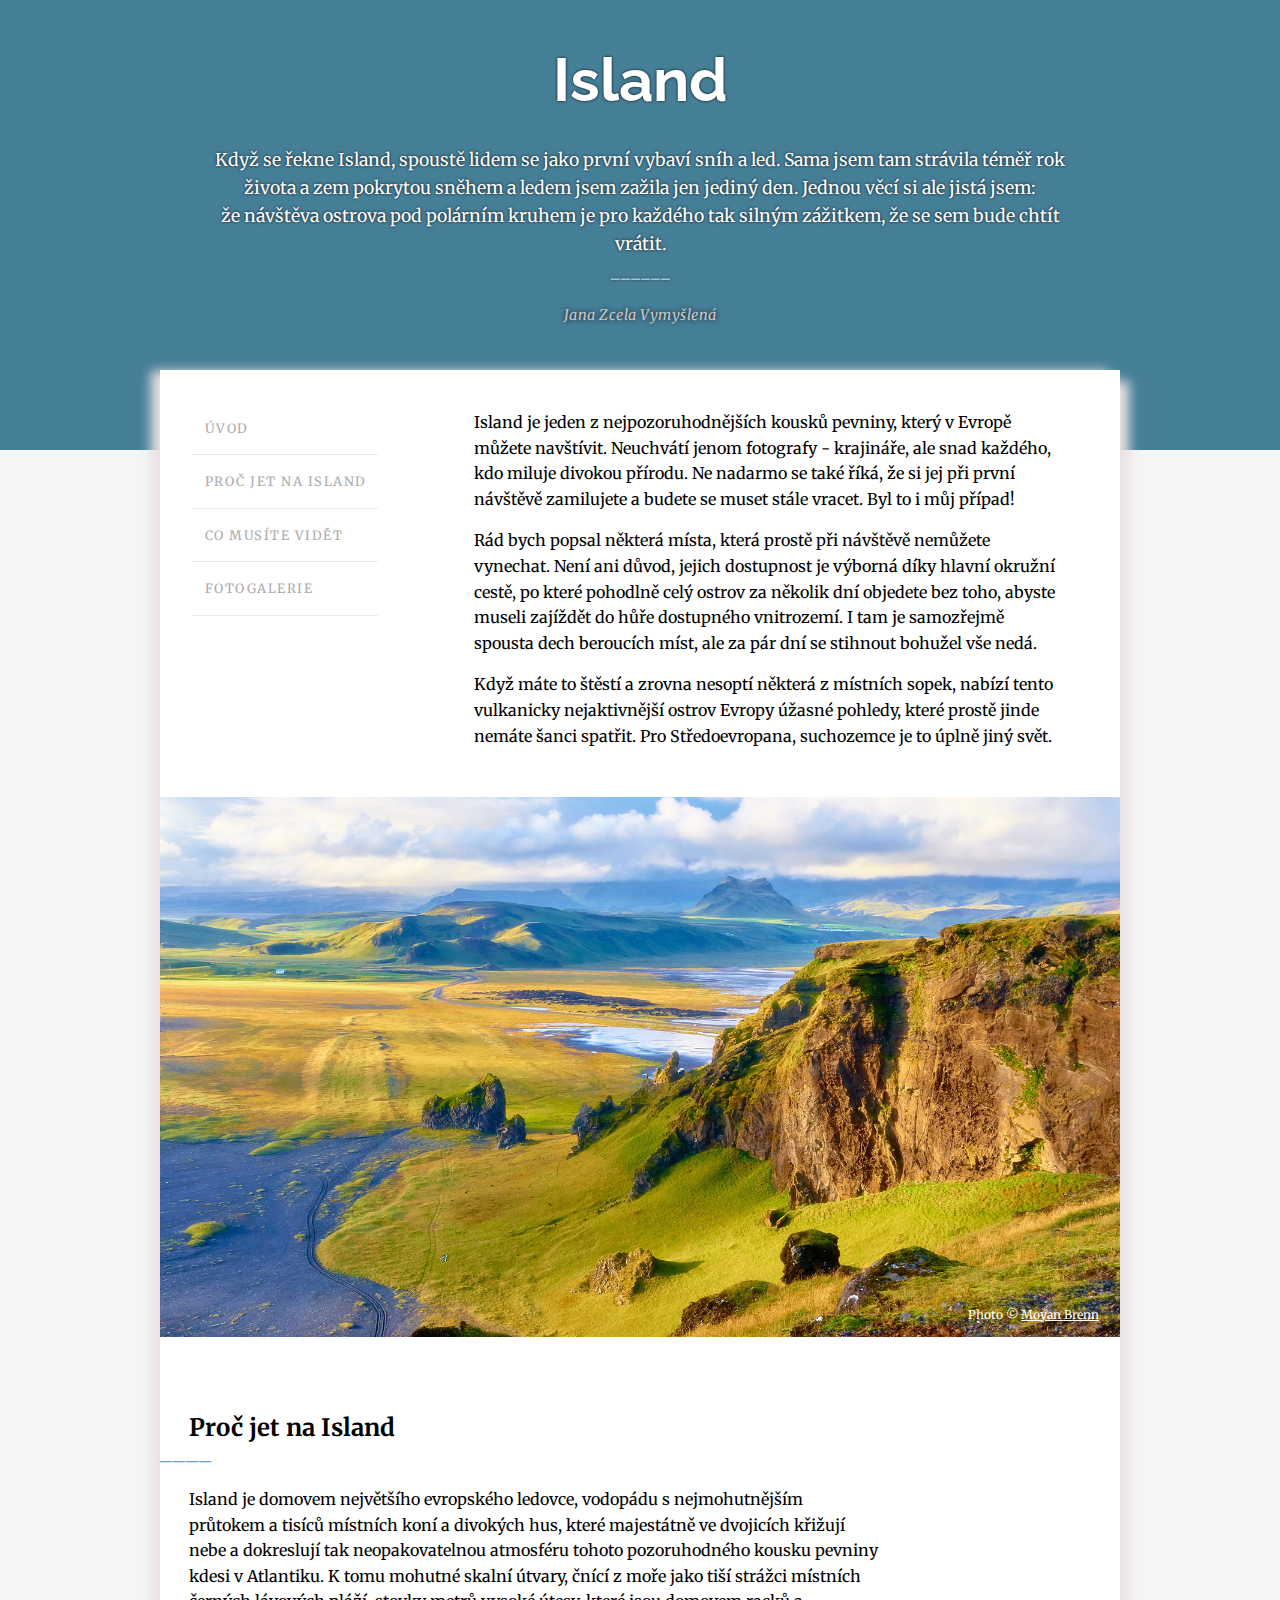
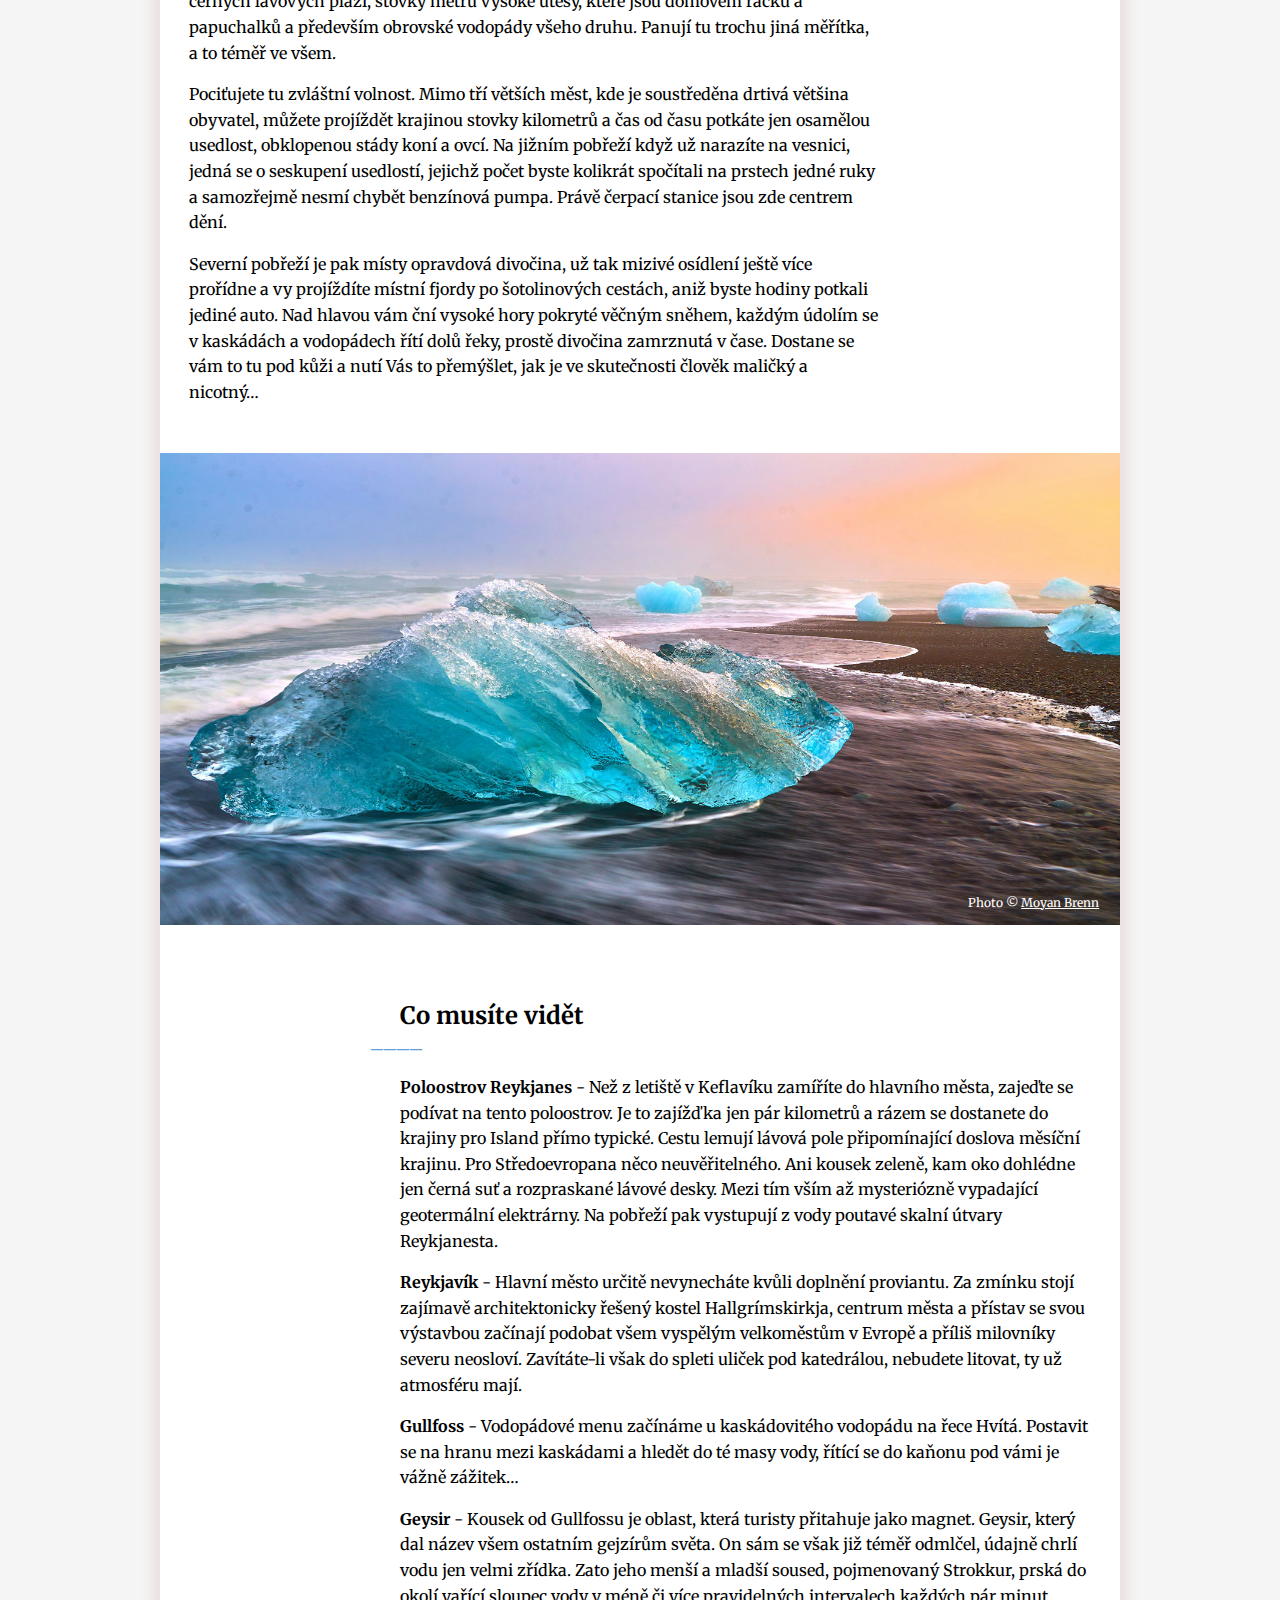
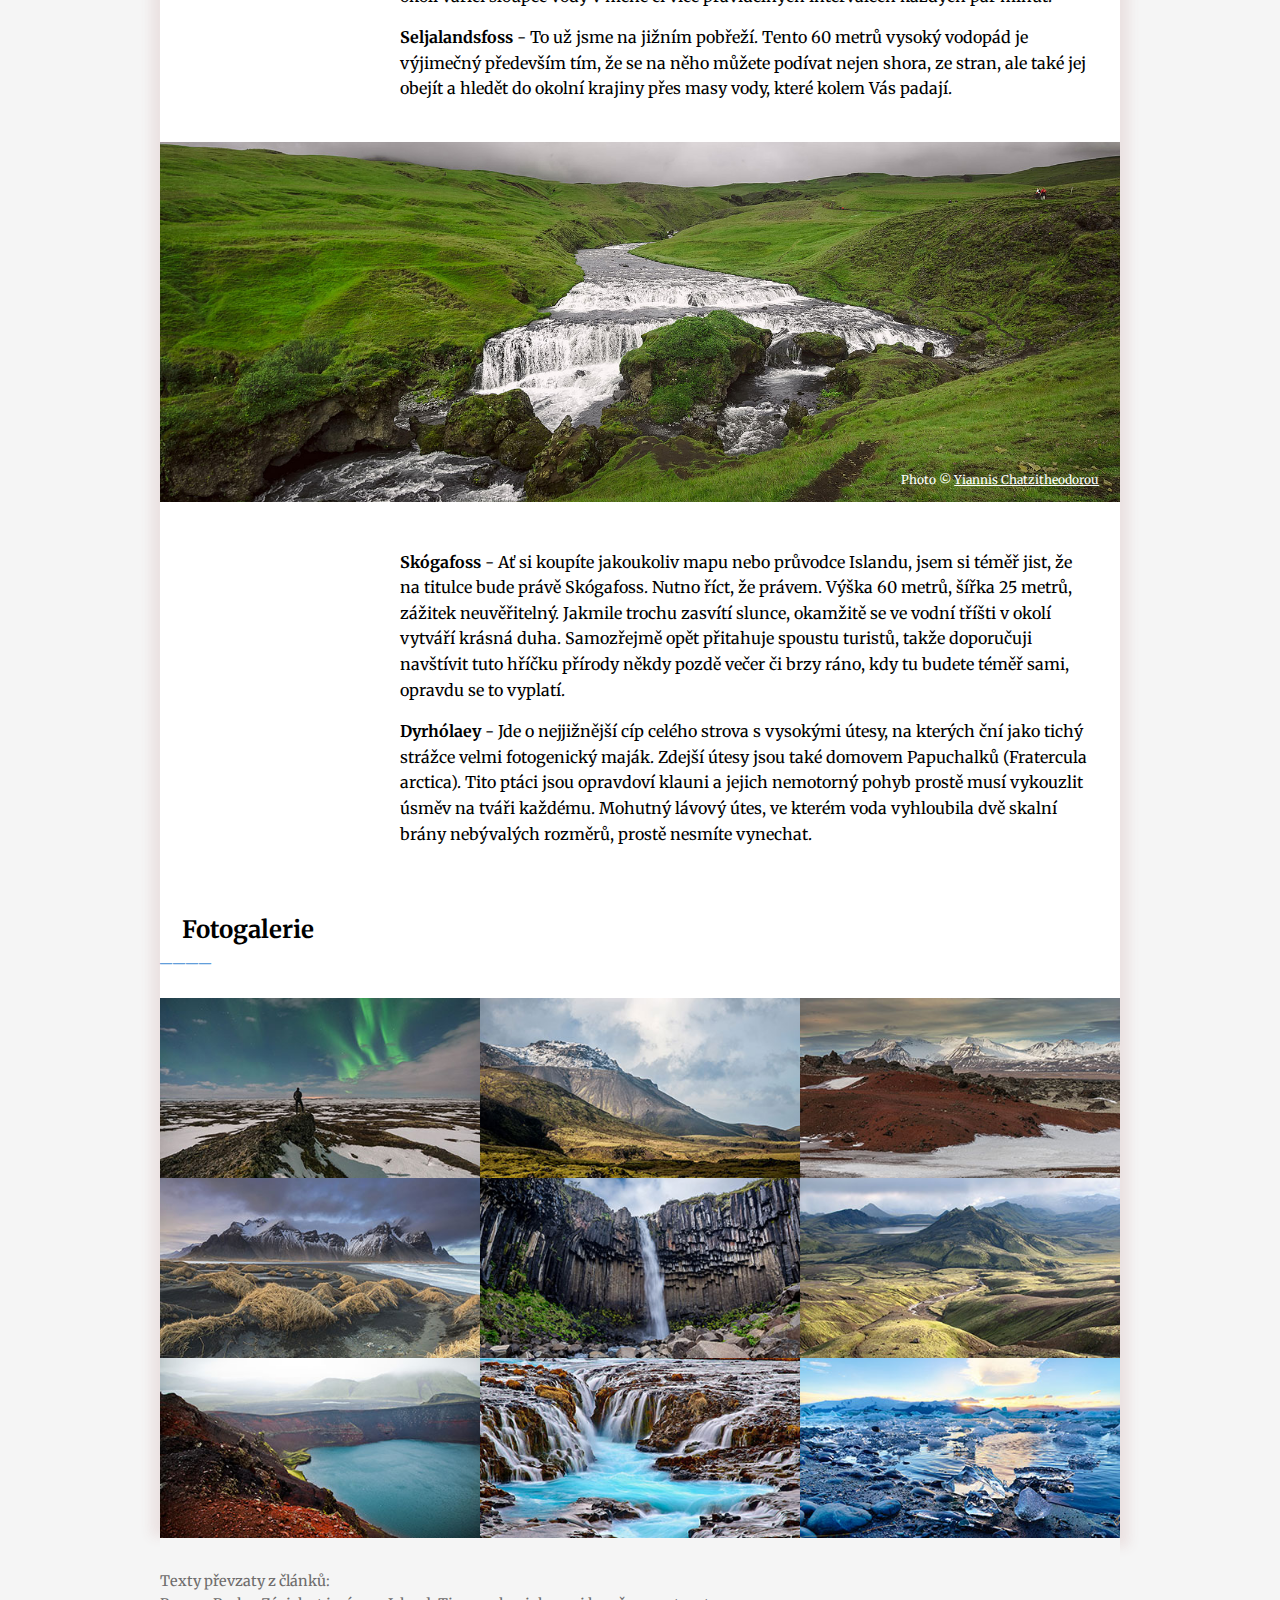
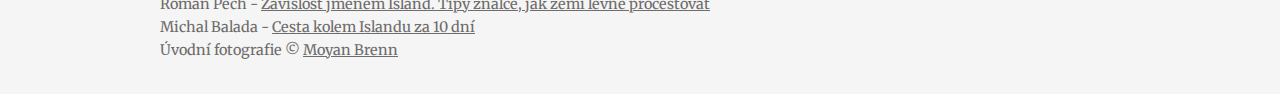
==== commit d99d11a4: "Oprava cesty img" ====
--- a/zadani/soft/index.html
+++ b/zadani/soft/index.html
@@ -51,7 +51,7 @@
         </section><!-- konec .uvod -->
 
         <figure class="obal-obrazek">
-            <img class="obrazek" src="../../images/island1.jpg" alt="Island">
+            <img class="obrazek" src="img/island1.jpg" alt="Island">
             <figcaption class="popisek popisek-obrazek">
                 <p class="popisek-copy">
                     Photo &copy; <a href="https://flic.kr/p/yFnyAT">Moyan Brenn</a>
@@ -75,7 +75,7 @@
         </section><!-- konec .proc-jet -->
 
         <figure class="obal-obrazek">
-            <img class="obrazek" src="../../images/island2.jpg" alt="Island">
+            <img class="obrazek" src="img/island2.jpg" alt="Island">
             <figcaption class="popisek popisek-obrazek">
                 <p class="popisek-copy">
                     Photo &copy; <a href="https://flic.kr/p/yiAg2h">Moyan Brenn</a>
@@ -105,7 +105,7 @@
             </div>
 
             <figure class="obal-obrazek">
-                <img class="obrazek" src="../../images/island3.jpg" alt="Island">
+                <img class="obrazek" src="img/island3.jpg" alt="Island">
                 <figcaption class="popisek popisek-obrazek">
                     <p class="popisek-copy">
                         Photo &copy; <a href="https://flic.kr/p/LfcKHP">Yiannis Chatzitheodorou</a>
@@ -131,7 +131,7 @@
         <section class="galerie">
 
             <figure class="foto">
-                <img class="obrazek-galerie" src="../../images/nahled1.jpg" alt="Myvatn Aurora">
+                <img class="obrazek-galerie" src="img/nahled1.jpg" alt="Myvatn Aurora">
                 <figcaption class="popisek popisek-galerie">
                     <span class="popisek-bold">Myvatn Aurora</span><br>
                     <p class="popisek-copy">Photo &copy; <a href="https://flic.kr/p/GN5utm">Kriss Williams</a></p>
@@ -139,7 +139,7 @@
             </figure>
 
             <figure class="foto">
-                <img class="obrazek-galerie" src="../../images/nahled2.jpg" alt="Mountains in Iceland">
+                <img class="obrazek-galerie" src="img/nahled2.jpg" alt="Mountains in Iceland">
                 <figcaption class="popisek popisek-galerie">
                     <span class="popisek-bold">Mountains in Iceland</span><br>
                     <p class="popisek-copy">Photo &copy; <a href="https://flic.kr/p/qCC5fd">Kamil Porembiński</a></p>
@@ -147,7 +147,7 @@
             </figure>
 
             <figure class="foto">
-                <img class="obrazek-galerie" src="../../images/nahled3.jpg" alt="Life on Mars">
+                <img class="obrazek-galerie" src="img/nahled3.jpg" alt="Life on Mars">
                 <figcaption class="popisek popisek-galerie">
                     <span class="popisek-bold">Life on Mars</span><br>
                     <p class="popisek-copy">Photo &copy; <a href="https://flic.kr/p/DrxutX">Kriss Williams</a></p>
@@ -155,7 +155,7 @@
             </figure>
 
             <figure class="foto">
-                <img class="obrazek-galerie" src="../../images/nahled4.jpg" alt="Stokksnes Sands">
+                <img class="obrazek-galerie" src="img/nahled4.jpg" alt="Stokksnes Sands">
                 <figcaption class="popisek popisek-galerie">
                     <span class="popisek-bold">Stokksnes Sands</span><br>
                     <p class="popisek-copy">Photo &copy; <a href="https://flic.kr/p/vzopTG">Kriss Williams</a></p>
@@ -163,7 +163,7 @@
             </figure>
 
             <figure class="foto">
-                <img class="obrazek-galerie" src="../../images/nahled5.jpg" alt="Svartifoss (Black Fall)">
+                <img class="obrazek-galerie" src="img/nahled5.jpg" alt="Svartifoss (Black Fall)">
                 <figcaption class="popisek popisek-galerie">
                     <span class="popisek-bold">Svartifoss (Black Fall)</span><br>
                     <p class="popisek-copy">Photo &copy; <a href="https://flic.kr/p/v5Butv">Ron Kroetz</a></p>
@@ -171,7 +171,7 @@
             </figure>
 
             <figure class="foto">
-                <img class="obrazek-galerie" src="../../images/nahled6.jpg" alt="Landmannalaugar">
+                <img class="obrazek-galerie" src="img/nahled6.jpg" alt="Landmannalaugar">
                 <figcaption class="popisek popisek-galerie">
                     <span class="popisek-bold">Landmannalaugar</span><br>
                     <p class="popisek-copy">Photo &copy; <a href="https://flic.kr/p/2SWHDd">Michel Osmont</a></p>
@@ -179,7 +179,7 @@
             </figure>
 
             <figure class="foto">
-                <img class="obrazek-galerie" src="../../images/nahled7.jpg" alt="Iceland">
+                <img class="obrazek-galerie" src="img/nahled7.jpg" alt="Iceland">
                 <figcaption class="popisek popisek-galerie">
                     <span class="popisek-bold">Iceland</span><br>
                     <p class="popisek-copy">Photo &copy; <a href="https://flic.kr/p/aaqZLk">Eric Montford</a></p>
@@ -187,7 +187,7 @@
             </figure>
 
             <figure class="foto">
-                <img class="obrazek-galerie" src="../../images/nahled8.jpg" alt="Bruarfoss waterfalls">
+                <img class="obrazek-galerie" src="img/nahled8.jpg" alt="Bruarfoss waterfalls">
                 <figcaption class="popisek popisek-galerie">
                     <span class="popisek-bold">Bruarfoss waterfalls</span><br>
                     <p class="popisek-copy">Photo &copy; <a href="https://flic.kr/p/nuUQM7">Moyan Brenn</a></p>
@@ -195,7 +195,7 @@
             </figure>
 
             <figure class="foto">
-                <img class="obrazek-galerie" src="../../images/nahled9.jpg" alt="Jokulsarlon glacier lagoon">
+                <img class="obrazek-galerie" src="img/nahled9.jpg" alt="Jokulsarlon glacier lagoon">
                 <figcaption class="popisek popisek-galerie">
                     <span class="popisek-bold">Jokulsarlon glacier lagoon</span><br>
                     <p class="popisek-copy">Photo &copy; <a href="https://flic.kr/p/getEgS">Moyan Brenn</a></p>
--- a/zadani/soft/style.css
+++ b/zadani/soft/style.css
@@ -1,6 +1,13 @@
 /* nejsme vcerejsi, pouzivame moderni box model */
-html { box-sizing: border-box; }
-*, ::after, ::before { box-sizing: border-box; }
+html {
+    box-sizing: border-box;
+}
+
+*,
+::after,
+::before {
+    box-sizing: border-box;
+}
 
 /*
  BARVY
@@ -39,9 +46,9 @@
 
 .header {
     background-color: var(--header-bgr-color);
-    background-image: 
+    background-image:
         linear-gradient(hsla(0 0% 0% / 0.2), hsla(0 0% 0% / 0.2)),
-        url(../../images/island-hlavicka.jpg);
+        url(../img/island-hlavicka.jpg);
     background-position: center;
     background-size: cover;
     background-repeat: no-repeat;
@@ -136,7 +143,7 @@
     color: #629edb;
     display: block;
     position: absolute;
-    left: -1.4rem;
+    left: calc(1.4rem * (-1));
     top: 2.5rem;
 }
 
@@ -151,7 +158,7 @@
 }
 
 .obal-obrazek img {
-	max-width: 100%;
+    max-width: 100%;
     height: auto;
 }
 
@@ -222,7 +229,7 @@
 
 /* TABLET - ŠÍŘKA 500px až 1000px */
 
-@media screen and (min-width: 500px){
+@media screen and (min-width: 500px) {
 
     .obal {
         padding-top: 1rem;
@@ -272,7 +279,7 @@
         letter-spacing: 0.5px;
     }
 
-    .menu > li:last-child {
+    .menu>li:last-child {
         border-right: none;
     }
 
@@ -284,9 +291,9 @@
     }
 
     .nadpis-2::after {
-        left: -1.6rem;
-    }
-    
+        left: calc(1.6rem * (-1));
+    }
+
     .obal-obrazek {
         position: relative;
     }
@@ -330,7 +337,7 @@
         transition: all 1s ease;
     }
 
-    .foto:hover > img {
+    .foto:hover img {
         transform: scale(1.3);
     }
 
@@ -346,22 +353,22 @@
         transform: translate(0, 100%);
     }
 
-    .foto:hover > .popisek-galerie {
-        transform: translate(0, 0%); 
+    .foto:hover>.popisek-galerie {
+        transform: translate(0, 0%);
         transition: all 0.75s ease-in-out;
-    }   
+    }
 }
 
 
 /* POČÍTAČ - ŠÍŘKA nad 1000px */
 
-@media screen and (min-width: 1000px){
+@media screen and (min-width: 1000px) {
 
     .obal {
         width: 960px;
-        box-shadow: 
-            10px 10px 11px -1px rgba(235,226,226,1),
-            -10px 0 11px -1px rgba(235,226,226,1);
+        box-shadow:
+            10px 10px 11px -1px rgba(235, 226, 226, 1),
+            -10px 0 11px -1px rgba(235, 226, 226, 1);
         margin-top: -8rem;
         padding-top: 0;
     }
@@ -418,7 +425,7 @@
     }
 
     .nadpis-2::after {
-        left: -1.8rem;
+        left: calc(1.8rem * (-1));
     }
 
     .popisek-obrazek {
@@ -445,10 +452,9 @@
 }
 
 
-    @media screen and (min-width: 1200px){
-
-        .header {
-            padding: 2rem 13rem;
-        }
-}
-
+@media screen and (min-width: 1200px) {
+
+    .header {
+        padding: 2rem 13rem;
+    }
+}